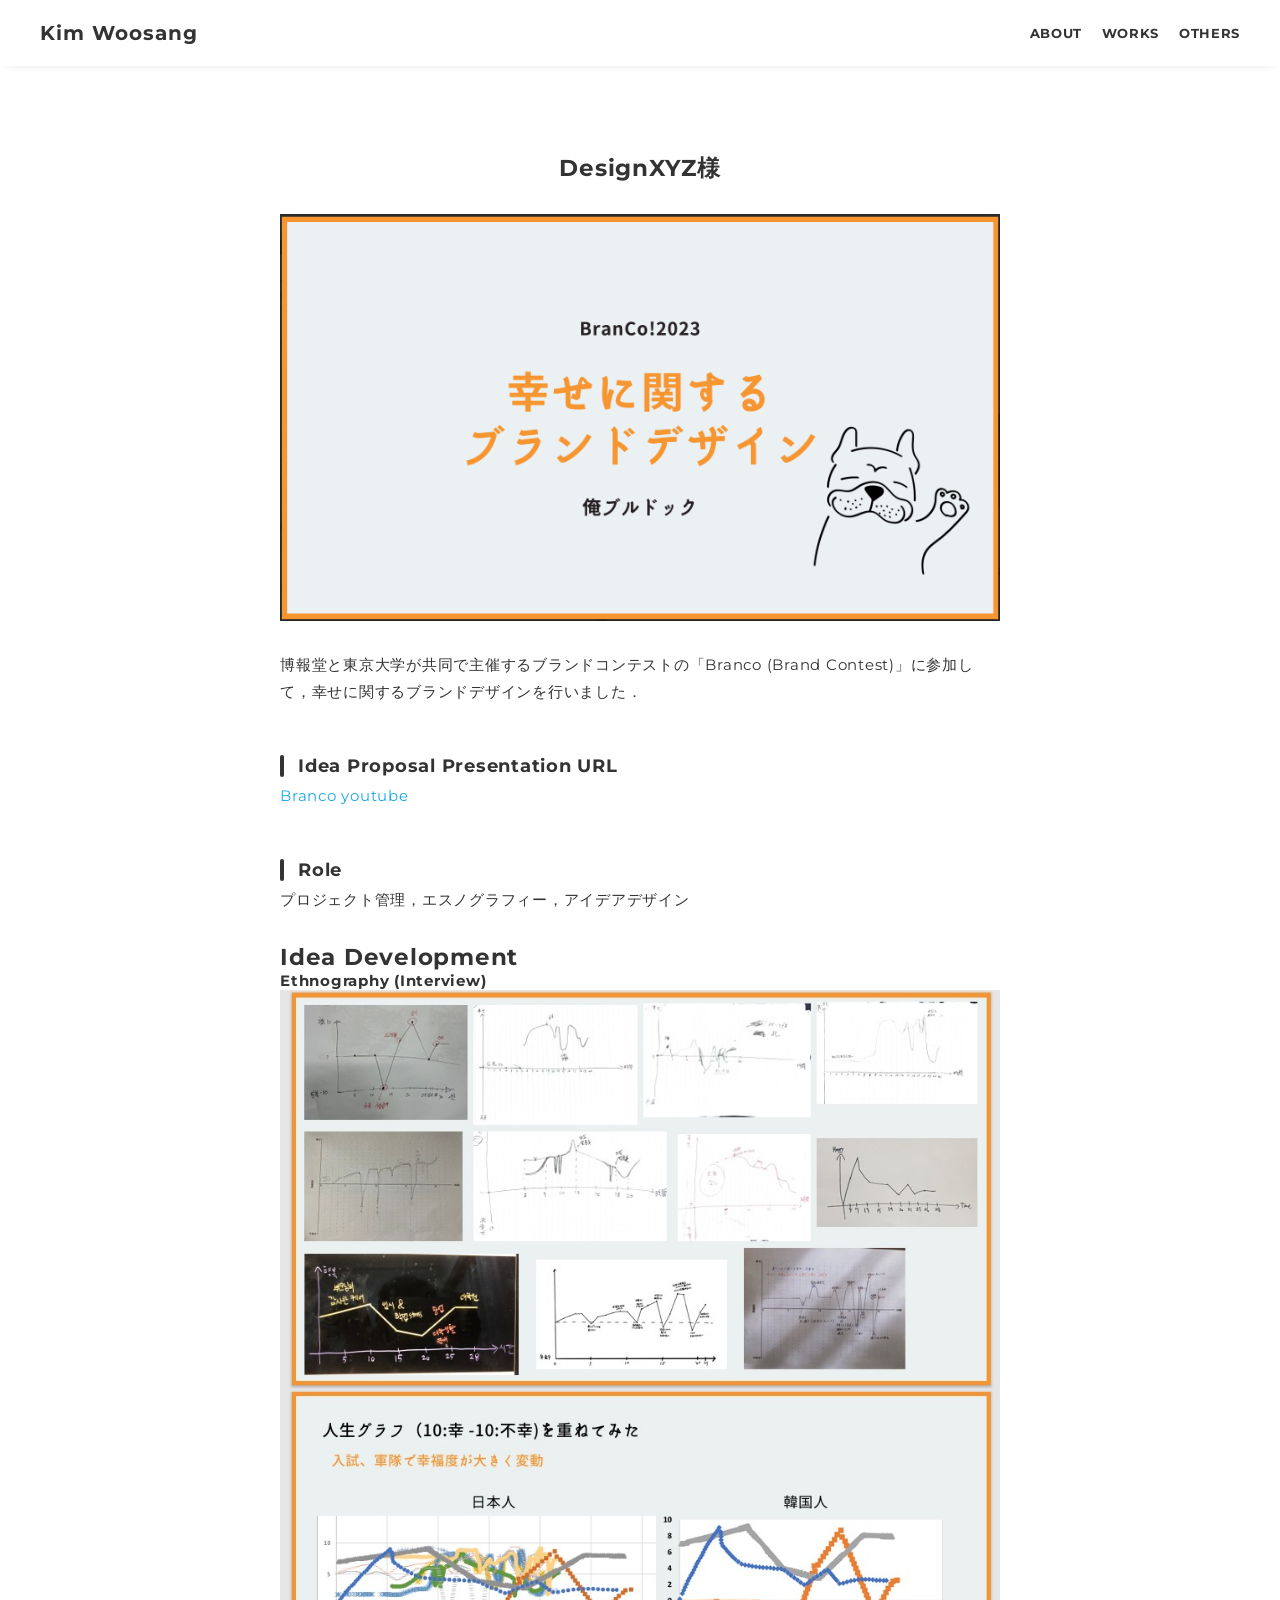
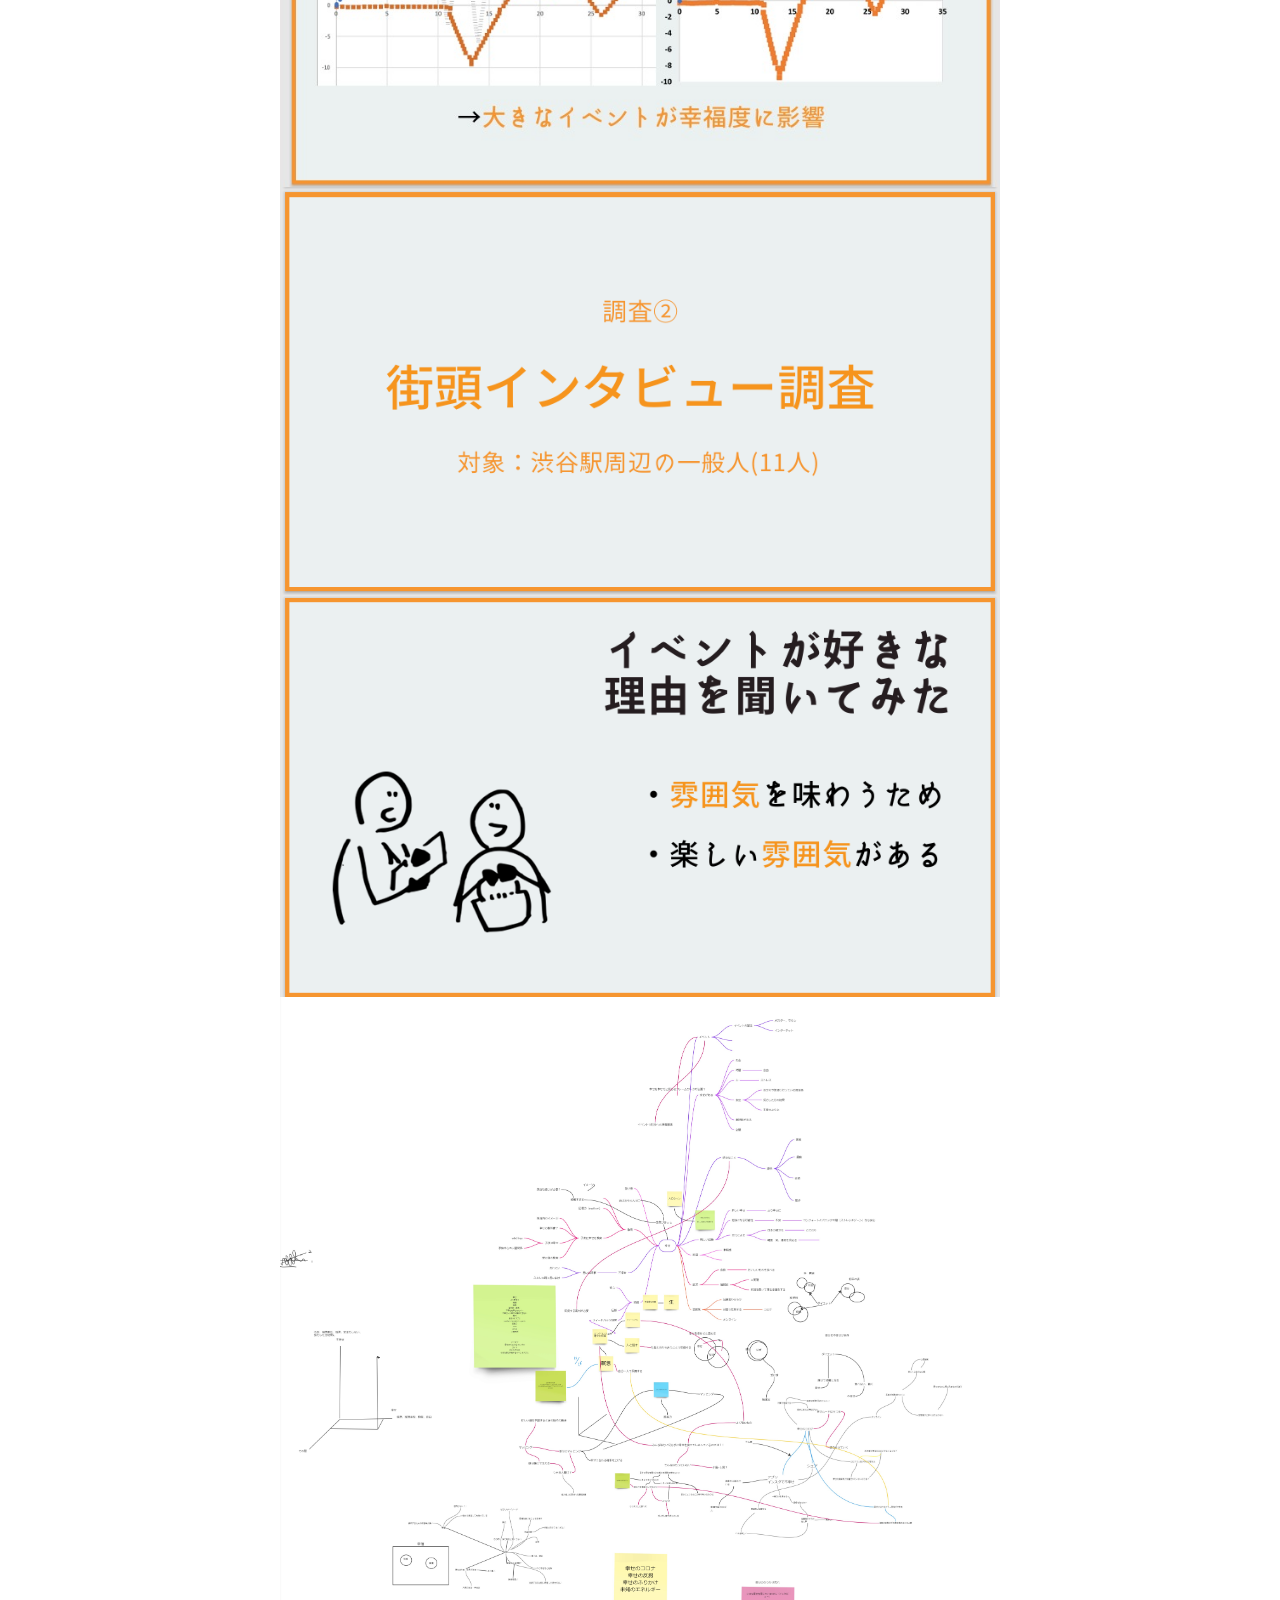
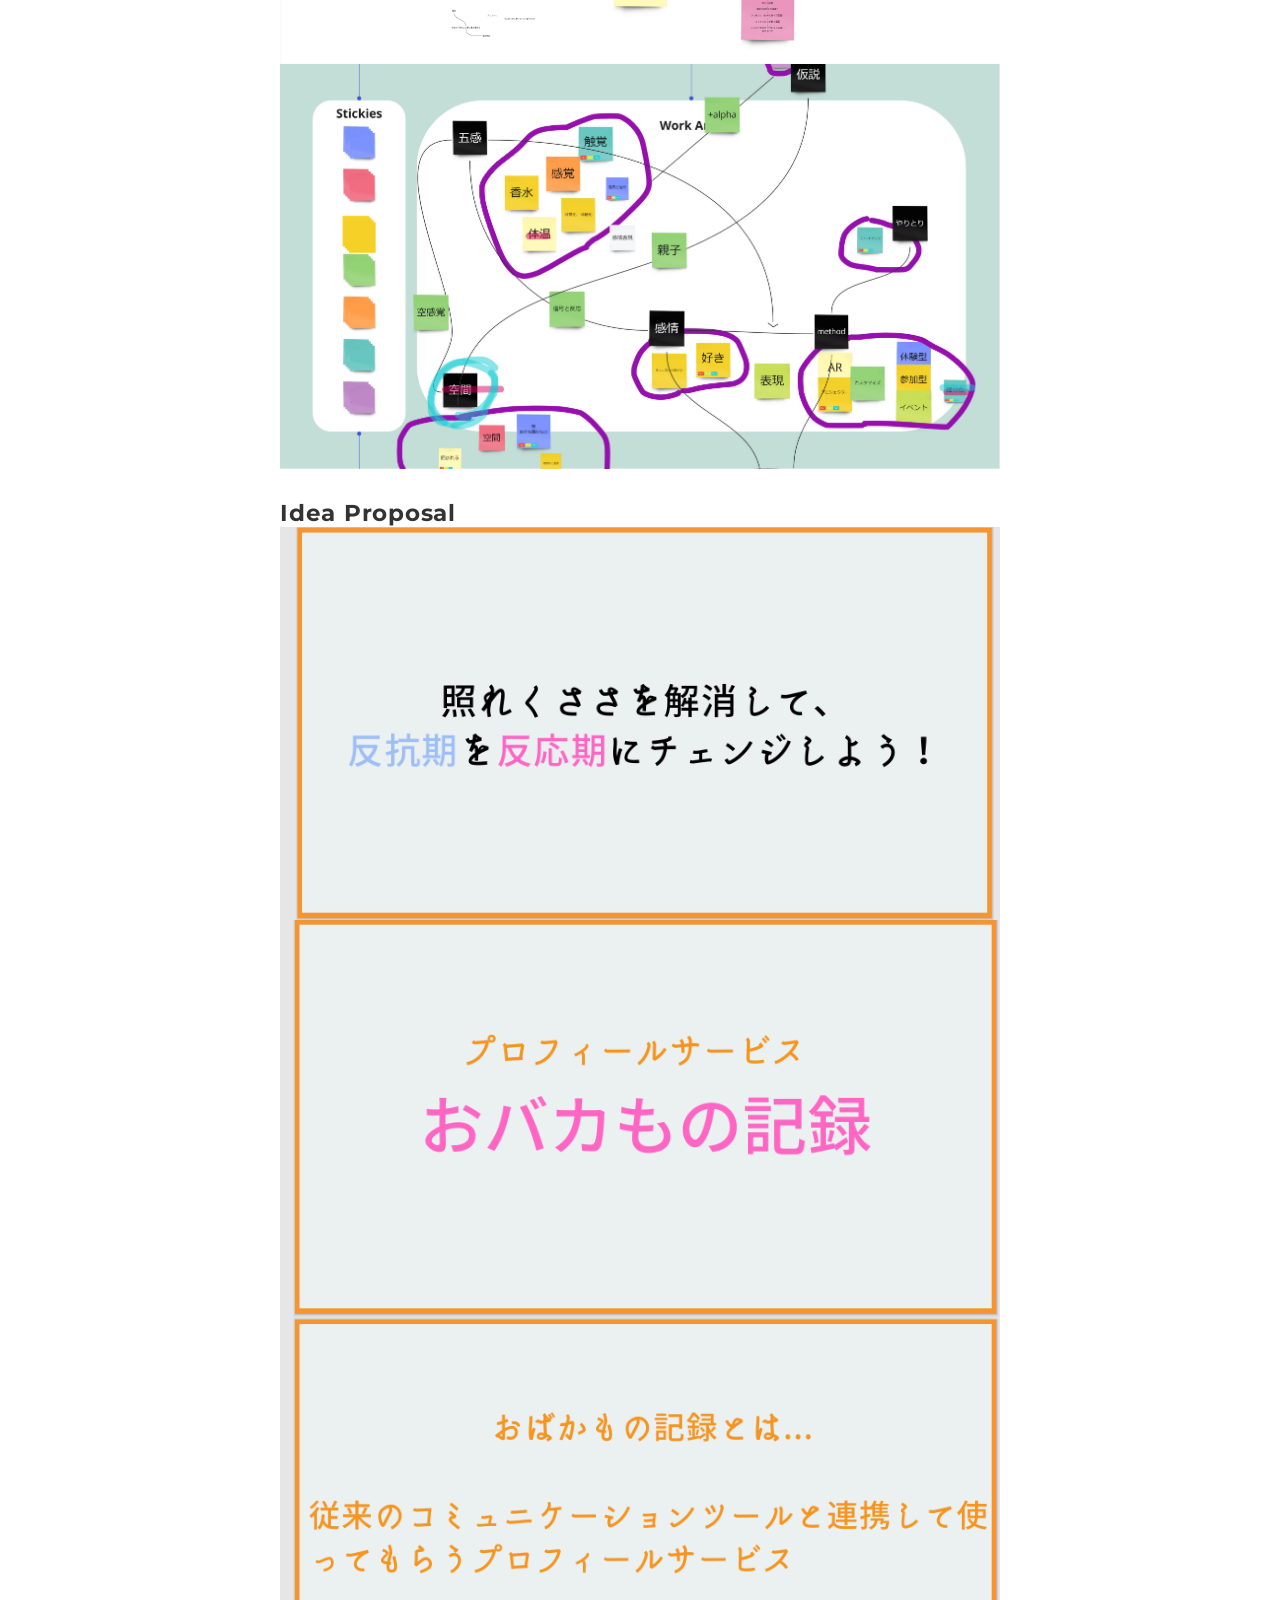
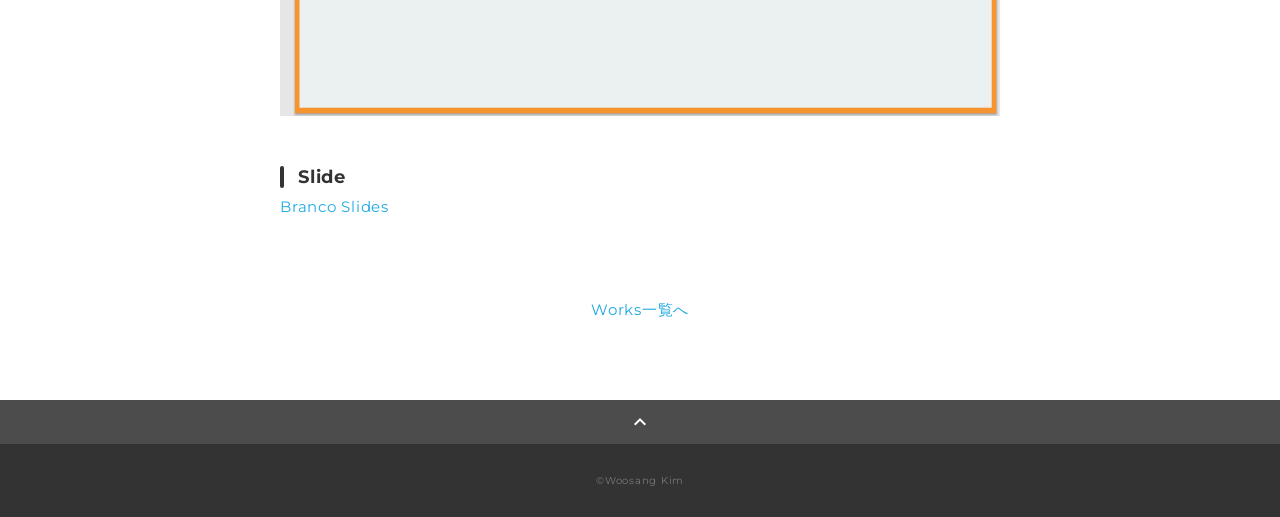
==== branco.html @ 57ea8a72 "image" ====
<!DOCTYPE html>
<html>
<head>
  <meta charset="utf-8">
  <meta name="viewport" content="width=device-width,initial-scale=1.0,user-scalable=no">
  <meta property='og:type' content='website'>
  <meta property='og:title' content='Haptic Engineer Woosang Kim ポートフォリオ'>
  <meta property='og:url' content='URLが入る'>
  <meta property='og:description' content='Woosang Kimのポートフォリオサイト'>
  <meta property="og:image" content="img/ogp.png">
  <meta name="description" content="Woosang Kimのポートフォリオサイト" />
  <title>Woosang Kim ポートフォリオ</title>
  <link rel="preconnect" href="https://fonts.gstatic.com">
  <link href="https://fonts.googleapis.com/css2?family=Montserrat:wght@400;700&display=swap" rel="stylesheet">
  <link href="https://fonts.googleapis.com/css?family=Material+Icons+Outlined" rel="stylesheet">
  <link href="css/ress.css" media="all" rel="stylesheet" type="text/css" />
  <link href="css/style.css" media="all" rel="stylesheet" type="text/css" />
  <link rel="shortcut icon" href="img/favicon.ico" />
  <link rel=”canonical” href=”URLが入る” />
</head>

<body>
  <div class="wrapper">

    <!-- header -->
    <header class="header ">
      <div class="container">
        <h1 class="header-logo">
          <a href=".">Kim Woosang</a>
        </h1>
        <nav class="gnav">
          <ul class="gnav-list">
            <li class="gnav-item"><a href="#about">ABOUT</a></li>
            <li class="gnav-item"><a href="#works">WORKS</a></li>
            <li class="gnav-item"><a href="#others">OTHERS</a></li>
          </ul>
        </nav>
      </div>
    </header>
    <!-- /header -->

    <main class="content">

      <article class="article">
        <div class="article-container">
          <h2 class="article-title">DesignXYZ様</h2>
          <div class="article-body">
            <p>
              <img src="images/branco/brancoimg.png" alt="">
            </p>
            <p>
              博報堂と東京大学が共同で主催するブランドコンテストの「Branco (Brand Contest)」に参加して，幸せに関するブランドデザインを行いました．
            </p>
            <h3>Idea Proposal Presentation URL</h3>
            <p><a href=" https://www.youtube.com/watch?v=aiMeQ9l16Bg" target="_blank" rel="noopener">Branco youtube</a></p>
            <h3>Role</h3>
            <p>プロジェクト管理，エスノグラフィー，アイデアデザイン</p>
            <h2>Idea Development</h2>
            <h4>Ethnography (Interview)</h4>
              <img src="images/branco/jinseigraph.jpeg" [style.width.%]="40" alt="">　
              <img src="images/branco/shibuya_interview.png" [style.width.%]="40" alt="">        
            <p>
              <img src="images/branco/ideadev1.jpg" [style.width.%]="40"  alt="">
              <img src="images/branco/ideadev2.jpg" [style.width.%]="40" alt="">
            </p>
            <h2>Idea Proposal</h2>
            <p>
              <img src="images/branco/concept.png" [style.width.%]="40" alt="">
              <img src="images/branco/output.png" [style.width.%]="40" alt="">
            </p>
            <h3>Slide</h3>
            <p><a href="https://drive.google.com/file/d/1dvu_OPs9Z5M8t6FO_H52mrPg-ZVDlWr2/view?usp=sharing" target="_blank" rel="noopener">Branco Slides</a></p>
          </div>
          <div class="home-link">
            <a href="./#works">Works一覧へ</a>
          </div>
        </div>
      </article>

      <div class="page-top" id="js-page-top">
        <span class="material-icons-outlined">expand_less</span>
      </div>
    </main>

    <!-- footer -->
    <footer class="footer">
      <div class="copyright">&copy;Woosang Kim</div>
    </footer>
    <!-- /footer -->

  </div>
  <script src="https://ajax.googleapis.com/ajax/libs/jquery/3.5.1/jquery.min.js"></script>
  <script type='text/javascript' src="js/script.js"></script>
</body>
</html>
---- css/ress.css ----
/*!
 * ress.css • v3.0.1
 * MIT License
 * github.com/filipelinhares/ress
 */

/* # =================================================================
   # Global selectors
   # ================================================================= */

html {
  box-sizing: border-box;
  word-break: normal;
  -moz-tab-size: 4;
  tab-size: 4;

  -webkit-text-size-adjust: 100%; /* Prevent adjustments of font size after orientation changes in iOS */
}

*,
::before,
::after {
  box-sizing: inherit;
  background-repeat: no-repeat; /* Set `background-repeat: no-repeat` to all elements and pseudo elements */
}

::before,
::after {
  vertical-align: inherit;
  text-decoration: inherit; /* Inherit text-decoration and vertical align to ::before and ::after pseudo elements */
}

* {
  margin: 0;
  padding: 0; /* Reset `padding` and `margin` of all elements */
}

/* # =================================================================
   # General elements
   # ================================================================= */

hr {
  overflow: visible; /* Show the overflow in Edge and IE */
  height: 0; /* Add the correct box sizing in Firefox */
}

details,
main {
  display: block; /* Render the `main` element consistently in IE. */
}

summary {
  display: list-item; /* Add the correct display in all browsers */
}

small {
  font-size: 80%; /* Set font-size to 80% in `small` elements */
}

[hidden] {
  display: none; /* Add the correct display in IE */
}

abbr[title] {
  /* Add the correct text decoration in Chrome, Edge, IE, Opera, and Safari */
  text-decoration: underline;
  text-decoration: underline dotted;
  border-bottom: none; /* Remove the bottom border in Chrome 57 */
}

a {
  background-color: transparent; /* Remove the gray background on active links in IE 10 */
}

a:active,
a:hover {
  outline-width: 0; /* Remove the outline when hovering in all browsers */
}

code,
kbd,
pre,
samp {
  font-family: monospace, monospace; /* Specify the font family of code elements */
}

pre {
  font-size: 1em; /* Correct the odd `em` font sizing in all browsers */
}

b,
strong {
  font-weight: bolder; /* Add the correct font weight in Chrome, Edge, and Safari */
}

/* https://gist.github.com/unruthless/413930 */
sub,
sup {
  position: relative;
  font-size: 75%;
  line-height: 0;
  vertical-align: baseline;
}

sub {
  bottom: -.25em;
}

sup {
  top: -.5em;
}

/* # =================================================================
   # Forms
   # ================================================================= */

input {
  border-radius: 0;
}

/* Replace pointer cursor in disabled elements */
[disabled] {
  cursor: default;
}

[type="number"]::-webkit-container-spin-button,
[type="number"]::-webkit-outer-spin-button {
  height: auto; /* Correct the cursor style of increment and decrement buttons in Chrome */
}

[type="search"] {
  outline-offset: -2px; /* Correct the outline style in Safari */

  -webkit-appearance: textfield; /* Correct the odd appearance in Chrome and Safari */
}

[type="search"]::-webkit-search-decoration {
  -webkit-appearance: none; /* Remove the container padding in Chrome and Safari on macOS */
}

textarea {
  overflow: auto; /* Internet Explorer 11+ */
  resize: vertical; /* Specify textarea resizability */
}

button,
input,
optgroup,
select,
textarea {
  font: inherit; /* Specify font inheritance of form elements */
}

optgroup {
  font-weight: bold; /* Restore the font weight unset by the previous rule */
}

button {
  overflow: visible; /* Address `overflow` set to `hidden` in IE 8/9/10/11 */
}

button,
select {
  text-transform: none; /* Firefox 40+, Internet Explorer 11- */
}

/* Apply cursor pointer to button elements */
button,
[type="button"],
[type="reset"],
[type="submit"],
[role="button"] {
  cursor: pointer;
  color: inherit;
}

/* Remove container padding and border in Firefox 4+ */
button::-moz-focus-container,
[type="button"]::-moz-focus-container,
[type="reset"]::-moz-focus-container,
[type="submit"]::-moz-focus-container {
  padding: 0;
  border-style: none;
}

/* Replace focus style removed in the border reset above */
button:-moz-focusring,
[type="button"]::-moz-focus-container,
[type="reset"]::-moz-focus-container,
[type="submit"]::-moz-focus-container {
  outline: 1px dotted ButtonText;
}

button,
html [type="button"],
/* Prevent a WebKit bug where (2) destroys native `audio` and `video`controls in Android 4 */
[type="reset"],
[type="submit"] {
  -webkit-appearance: button; /* Correct the inability to style clickable types in iOS */
}

/* Remove the default button styling in all browsers */
button,
input,
select,
textarea {
  border-style: none;
  background-color: transparent;
}

/* Style select like a standard input */
select {
  -webkit-appearance: none; /* Chrome 41+ */
  -moz-appearance: none; /* Firefox 36+ */
}

select::-ms-expand {
  display: none; /* Internet Explorer 11+ */
}

select::-ms-value {
  color: currentColor; /* Internet Explorer 11+ */
}

legend {
  display: table; /* Correct the text wrapping in Edge and IE */
  max-width: 100%; /* Correct the text wrapping in Edge and IE */
  max-width: 100%; /* Correct the text wrapping in Edge 18- and IE */
  white-space: normal; /* Correct the text wrapping in Edge and IE */
  color: inherit; /* Correct the color inheritance from `fieldset` elements in IE */
  border: 0; /* Correct `color` not being inherited in IE 8/9/10/11 */
}

::-webkit-file-upload-button {
  font: inherit; /* Change font properties to `inherit` in Chrome and Safari */
  color: inherit;
  /* Correct the inability to style clickable types in iOS and Safari */

  -webkit-appearance: button;
}

/* # =================================================================
   # Specify media element style
   # ================================================================= */

img {
  border-style: none; /* Remove border when inside `a` element in IE 8/9/10 */
}

/* Add the correct vertical alignment in Chrome, Firefox, and Opera */
progress {
  vertical-align: baseline;
}

/* # =================================================================
   # Accessibility
   # ================================================================= */

/* Hide content from screens but not screenreaders */
@media screen {
  [hidden~="screen"] {
    display: inherit;
  }
  [hidden~="screen"]:not(:active):not(:focus):not(:target) {
    position: absolute !important;
    clip: rect(0 0 0 0) !important;
  }
}

/* Specify the progress cursor of updating elements */
[aria-busy="true"] {
  cursor: progress;
}

/* Specify the pointer cursor of trigger elements */
[aria-controls] {
  cursor: pointer;
}

/* Specify the unstyled cursor of disabled, not-editable, or otherwise inoperable elements */
[aria-disabled] {
  cursor: default;
}
---- css/style.css ----
body {
  font-family: "Montserrat","Helvetica Neue",Arial,"Hiragino Kaku Gothic ProN","Hiragino Sans",Meiryo,sans-serif;
  font-size: 15px;
  letter-spacing: .05em;
  color: #333;
}

a {
  transition: opacity .3s;
  text-decoration: none;
  color: #1ca9e3;
}

img {
  max-width: 100%;
  height: auto;
  vertical-align: bottom;
  border-style: none;
}



.pc-only {
  display: block;
}

.sp-only {
  display: none;
}

/*--------------------------------
 レイアウト
---------------------------------*/
.wrapper {
  padding-top: 73px;
}

.section {
  padding: 90px 0;
}

.section:nth-of-type(odd) {
  background-color: #f7f7f7;
}

.container {
  max-width: 1340px;
  margin: 0 auto;
  padding: 0 40px;
}

/*--------------------------------
 見出し
---------------------------------*/
.title {
  font-size: 34px;
  font-weight: bold;
  line-height: 1;
  margin-bottom: 40px;
  text-align: center;
  letter-spacing: .05em;
  color: #333;
}

.lead {
  font-size: 16px;
  line-height: 1.8;
  margin-bottom: 30px;
}

/*--------------------------------
ヘッダー
---------------------------------*/
.header {
  position: fixed;
  top: 0;
  z-index: 1;
  width: 100%;
  background-color: #fff;
  box-shadow: 0 5px 10px -6px rgba(0,0,0,.1);
}

.header .container {
  display: flex;
  align-items: center;
  justify-content: space-between;
  padding: 20px 40px;
}

.header-logo {
  font-size: 20px;
  font-weight: bold;
  line-height: 1.2;
  margin-right: 20px;
  letter-spacing: .05em;
}

.header-logo a {
  color: #333;
}

.gnav-list {
  display: flex;
  justify-content: space-between;
  list-style: none;
}

.gnav-item:not(:last-child) {
  margin-right: 20px;
}

.gnav-item a {
  position: relative;
  font-size: 13px;
  font-weight: bold;
  display: inline-block;
  padding: 5px 0;
  transition: .3s;
  letter-spacing: .05em;
  color: #333;
}
.gnav-item a:after {
  position: absolute;
  bottom: 0;
  left: 50%;
  width: 0;
  height: 3px;
  content: "";
  transition: .3s;
  -webkit-transform: translateX(-50%);
  transform: translateX(-50%);
  background-color: #333;
}

.gnav-item a:hover:after {
  width: 100%;
}

/*--------------------------------
 メインビジュアル
---------------------------------*/
.mv {
  display: flex;
  align-items: center;
  justify-content: center;
  height: 85vh;
  text-align: center;
}

.mv-container {
  padding: 0 40px;
}

.mv-title {
  font-size: 60px;
  font-weight: bold;
  line-height: 1.2;
  margin-bottom: 5px;
  letter-spacing: .1em;
}
.mv-subtitle {
  font-size: 20px;
  font-weight: bold;
  line-height: 1;
  margin-bottom: 40px;
  letter-spacing: .08em;
}

.mv-text {
  font-size: 16px;
  line-height: 1.8;
}

/*--------------------------------
 Works
---------------------------------*/
.works-list {
  display: flex;
  flex-wrap: wrap;
  margin-bottom: -40px;
}

.works-item {
  /* width: 31.74603%; */
  width: 31.74603%;
  margin-right: 1.58730%;
  margin-bottom: 40px;
  color: #333;
}

.works-item:hover {
  opacity: .9;
}

.works-item:nth-of-type(3n) {
  margin-right: 0;
}

.works-img img {
  border: 1px solid #e6e6e6;
}

.works-name {
  font-size: 12px;
  font-weight: bold;
  margin-top: 8px;
}

.works-info {
  font-size: 10px;
  margin-top: 5px;
}

/*--------------------------------
 Skill
---------------------------------*/
.skill-list {
  display: flex;
  flex-wrap: wrap;
  justify-content: space-between;
  margin-bottom: -50px;
}

.skill-item {
  display: flex;
  align-items: flex-start;
  justify-content: space-between;
  width: 48%;
  margin-bottom: 50px;
}

.skill-img {
  width: 60px;
  height: auto;
  margin-right: 20px;
}

.skill-body {
  flex: 1;
}

.skill-name {
  margin-bottom: 10px;
}

.skill-text {
  font-size: 14px;
  line-height: 1.8;
}

/*--------------------------------
 others
---------------------------------*/
.others-list {
  display: flex;
  flex-wrap: wrap;
  margin-bottom: -40px;
}

.others-item {
  width: 31.74603%;
  margin-right: 1.58730%;
  margin-bottom: 40px;
  color: #333;
}

.others-item:hover {
  opacity: .9;
}

.others-item:nth-of-type(3n) {
  margin-right: 0;
}

.others-img img {
  border: 1px solid #e6e6e6;
}

.others-name {
  font-size: 12px;
  font-weight: bold;
  margin-top: 8px;
}

.others-info {
  font-size: 10px;
  margin-top: 5px;
}
/*--------------------------------
 About
---------------------------------*/
.profile {
  display: flex;
  flex-wrap: wrap;
  max-width: 800px;
  margin: 0 auto;
}
.profile-img {
  width: 20%;
  margin-right: 30px;
  border-radius: 50%;
}
.profile-img img {
  border-radius: 50%;
}
.profile-body {
  flex: 1;
}

.profile-body p {
  font-size: 15px;
  line-height: 1.8;
}

.profile-body p:not(:last-child) {
  margin-bottom: 30px;
}

/*--------------------------------
 Contact
---------------------------------*/
.contact {
  text-align: center;
}

.contact-item:not(:last-child) {
  margin-right: 10px;
}

.contact-text {
  margin-top: 10px;
}
/*--------------------------------
 ページトップ
---------------------------------*/
.page-top {
  font-weight: bold;
  padding: 10px;
  cursor: pointer;
  text-align: center;
  background-color: #4c4c4c;
}

.page-top .material-icons-outlined {
  vertical-align: bottom;
  color: #fff;
}

/*--------------------------------
 フッター
---------------------------------*/
.footer {
  padding: 30px;
  background-color: #333;
}

.copyright {
  font-size: 10px;
  text-align: center;
  color: #797979;
}

/*--------------------------------
 下層：Worksページ
---------------------------------*/
.article {
  padding: 80px 0;
}

.article-container {
  max-width: 1040px;
  margin: 0 auto;
  padding: 0 20px;
}

.article-title {
  margin-bottom: 30px;
  text-align: center;
}

.article-body {
  max-width: 720px;
  margin: 0 auto;
  margin-bottom: 80px;
}

.article-body h3 {
  position: relative;
  font-size: 18px;
  margin-bottom: 5px;
  padding-left: 1em;
}

.article-body h3:not(:first-child) {
  margin-top: 50px;
}

.article-body h3::before {
  position: absolute;
  top: 0;
  left: 0;
  width: 4px;
  height: 100%;
  content: "";
  border-radius: 3px;
  background-color: #333;
}

.article-body p {
  font-size: 15px;
  line-height: 1.8;
  margin-bottom: 30px;
}

.home-link {
  text-align: center;
}

/*media Queries 767
----------------------------------------------------*/
@media screen and (max-width: 767px) {
  body {
    font-size: 14px;
  }

  .pc-only {
    display: none;
  }

  .sp-only {
    display: block;
  }

  /* 見出し */
  .title {
    font-size: 26px;
    margin-bottom: 20px;
  }

  .lead {
    font-size: 14px;
    line-height: 1.7;
    margin-bottom: 20px;
  }

  /* レイアウト */
  .wrapper {
    padding-top: 57px;
  }

  .section {
    padding: 60px 0;
  }

  .container {
    padding: 0 20px;
  }

  /* ヘッダー */
  .header .container {
    padding: 15px;
  }

  .header-logo {
    font-size: 15px;
    margin-right: 15px;
  }

  .gnav-item:not(:last-child) {
    margin-right: 10px;
  }

  .gnav-item a {
    font-size: 10px;
  }

  .gnav-item a:after {
    display: none;
  }

  /*  メインビジュアル */
  .mv {
    height: 75vh;
  }

  .mv-container {
    padding: 0 20px;
  }

  .mv-title {
    font-size: 30px;
  }
  .mv-subtitle {
    font-size: 16px;
    margin-bottom: 20px;
  }

  .mv-text {
    font-size: 14px;
    line-height: 1.7;
  }

  /* Works */
  .works-name {
    font-size: 12px;
  }

  .works-info {
    margin-top: 3px;
  }

  .works-list {
    justify-content: space-between;
  }

  .works-item {
    flex: 0 0 48%;
    margin-right: 0;
    margin-bottom: 30px;
  }

  /* Skill */
  .skill-list {
    display: block;
    margin-bottom: 0;
  }

  .skill-item {
    width: 100%;
    margin-bottom: 35px;
  }

  .skill-item:last-child {
    margin-bottom: 0;
  }

  .skill-name {
    margin-bottom: 5px;
  }

  .skill-text {
    font-size: 13px;
    line-height: 1.7;
  }

  /* About */
  .profile {
    display: block;
  }
  .profile-img {
    width: 150px;
    margin: 0 auto;
    margin-bottom: 25px;
  }

  .profile-body p {
    font-size: 14px;
    line-height: 1.7;
  }

  .profile-body p:not(:last-child) {
    margin-bottom: 20px;
  }

  /* フッター */
  .footer {
    padding: 20px;
  }

  /* 下層ページ */
  .article {
    padding: 50px 0;
  }

  .article-body h3 {
    font-size: 16px;
    padding-left: .8em;
  }

  .article-body h3:not(:first-child) {
    margin-top: 30px;
  }

  .article-body p {
    font-size: 14px;
    line-height: 1.7;
    margin-bottom: 20px;
  }
}
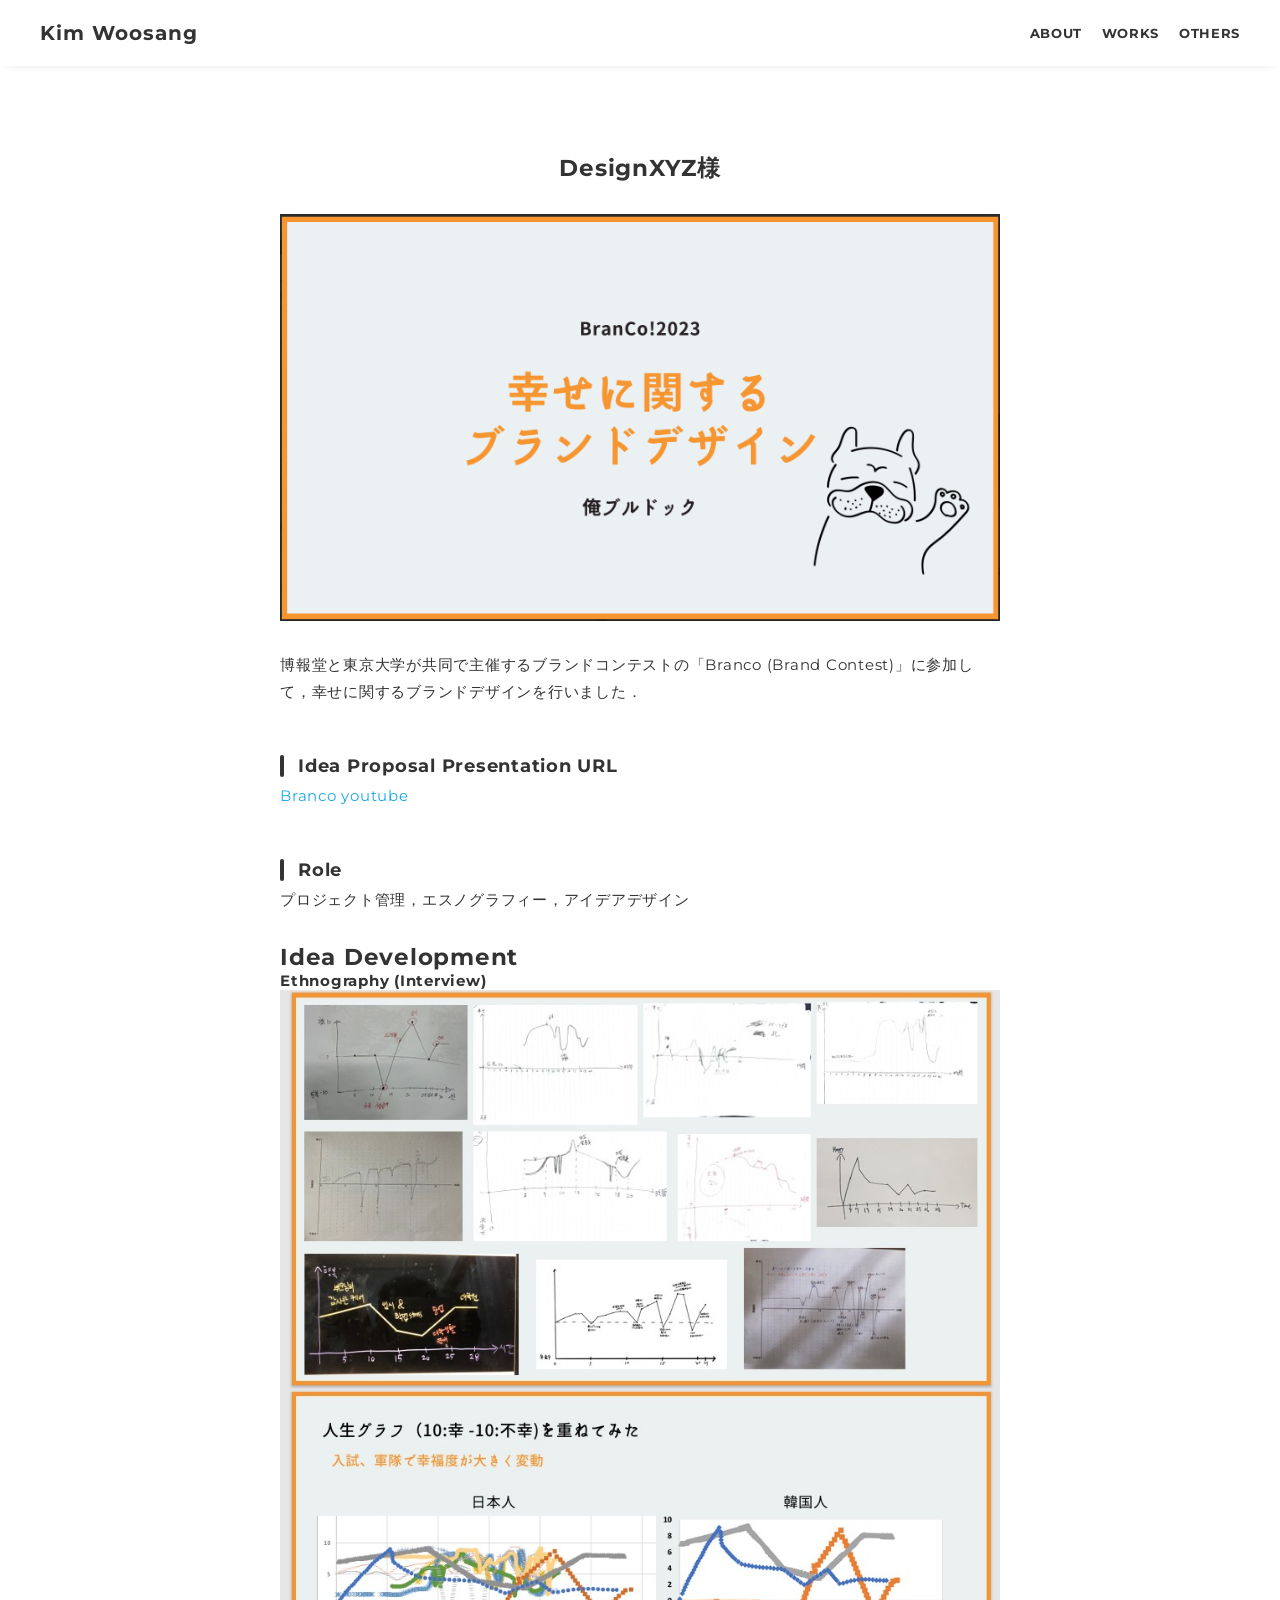
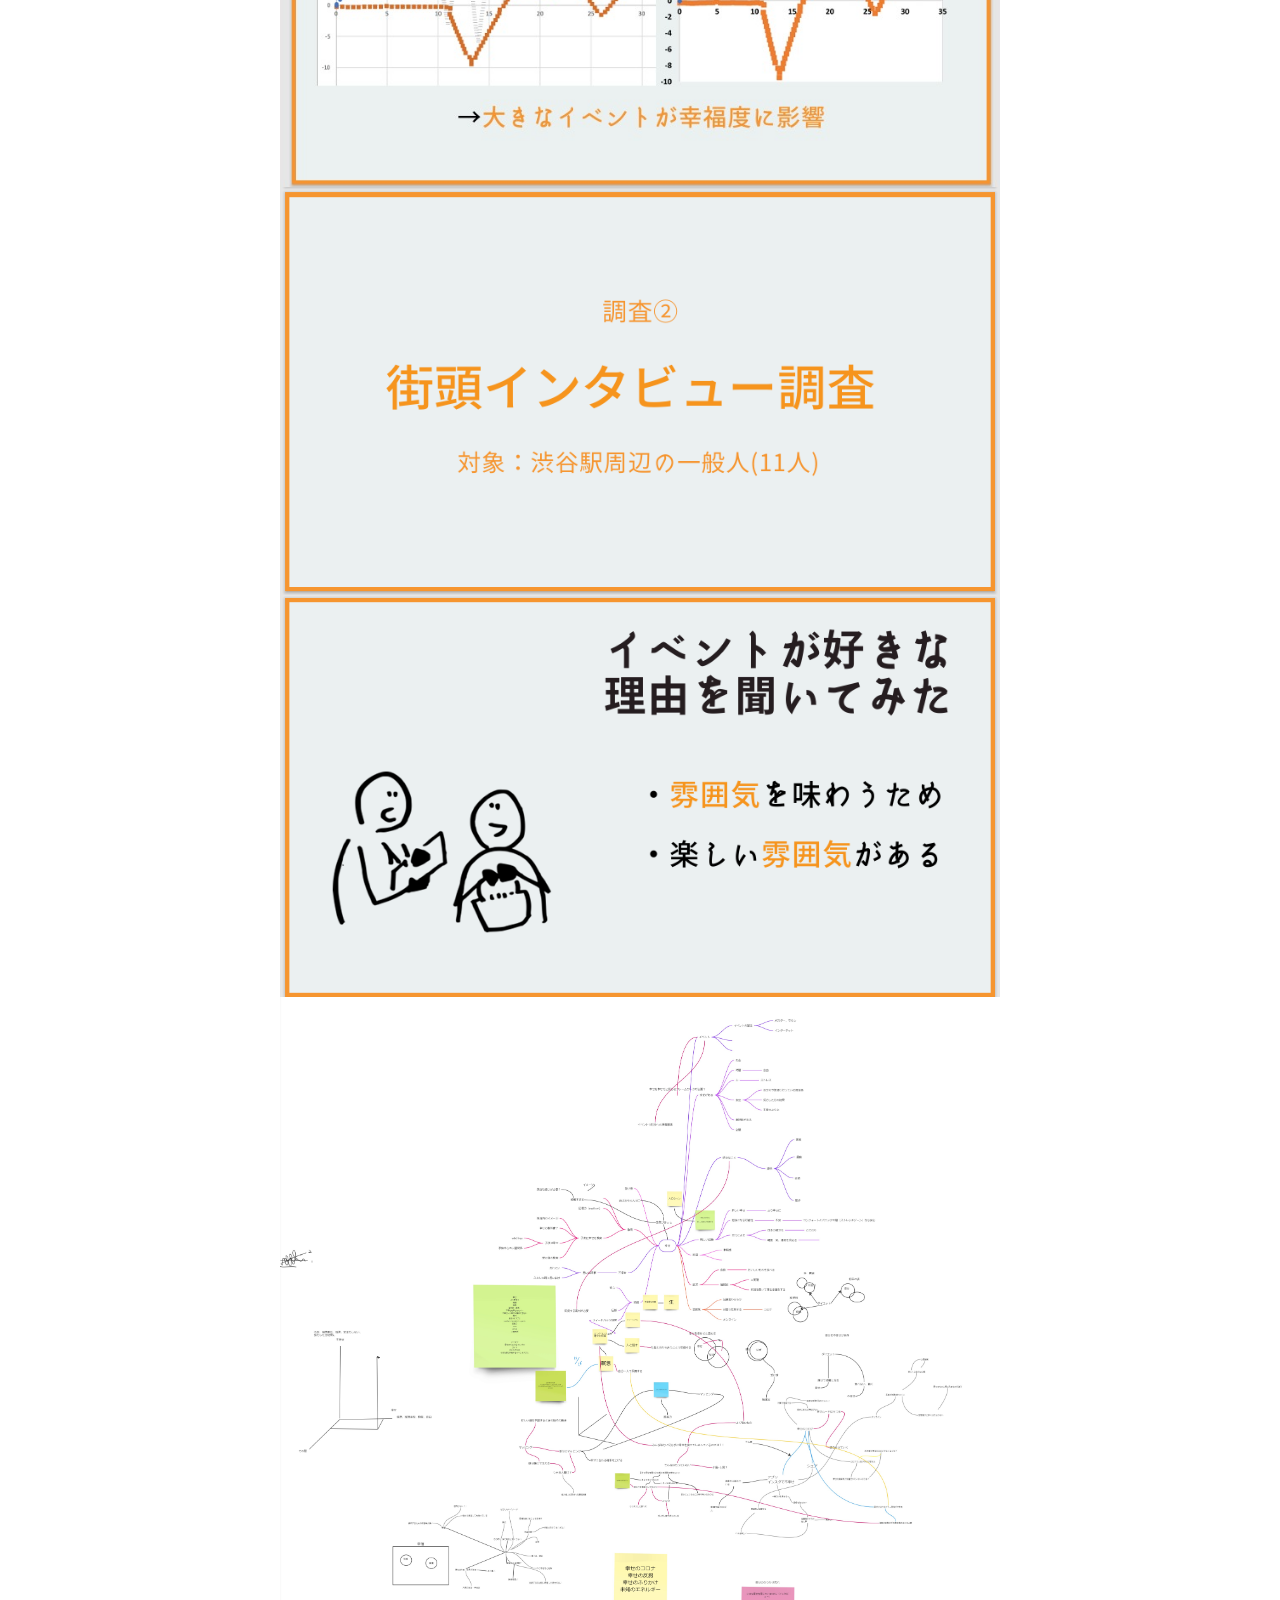
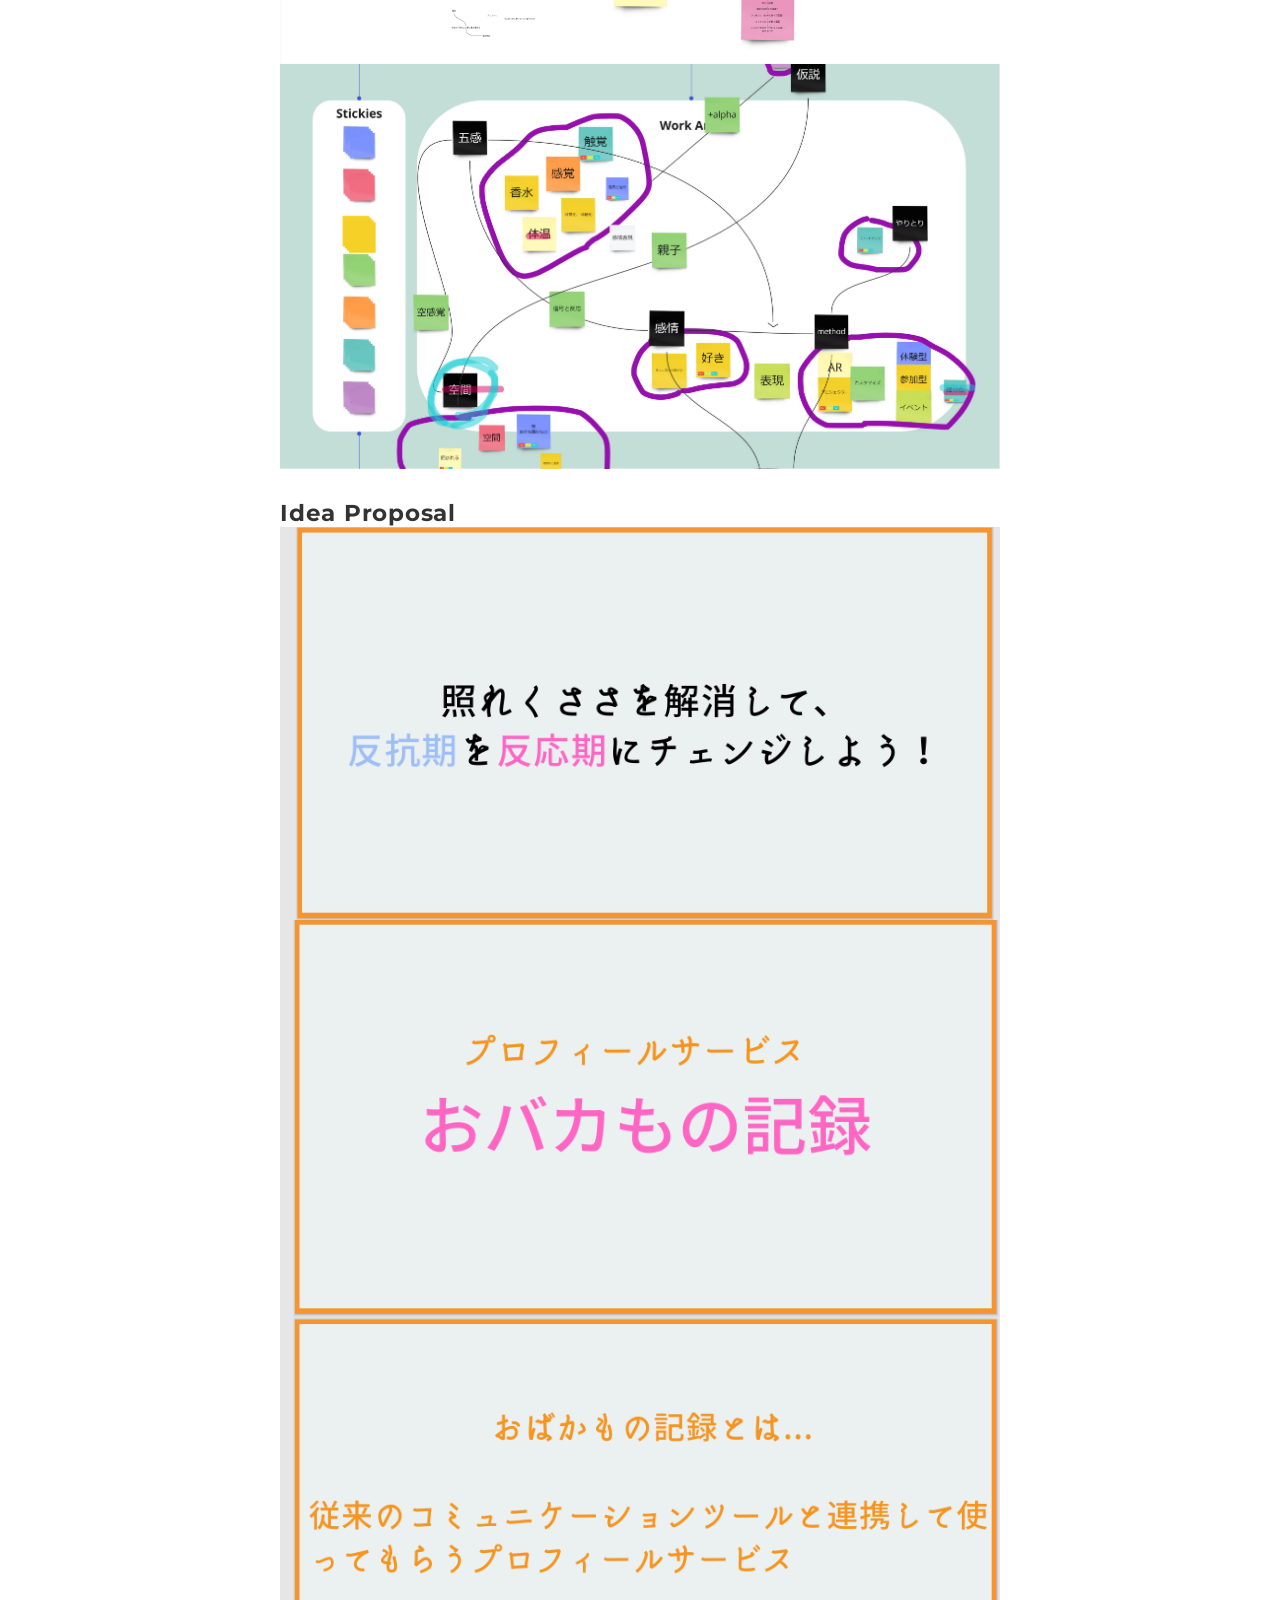
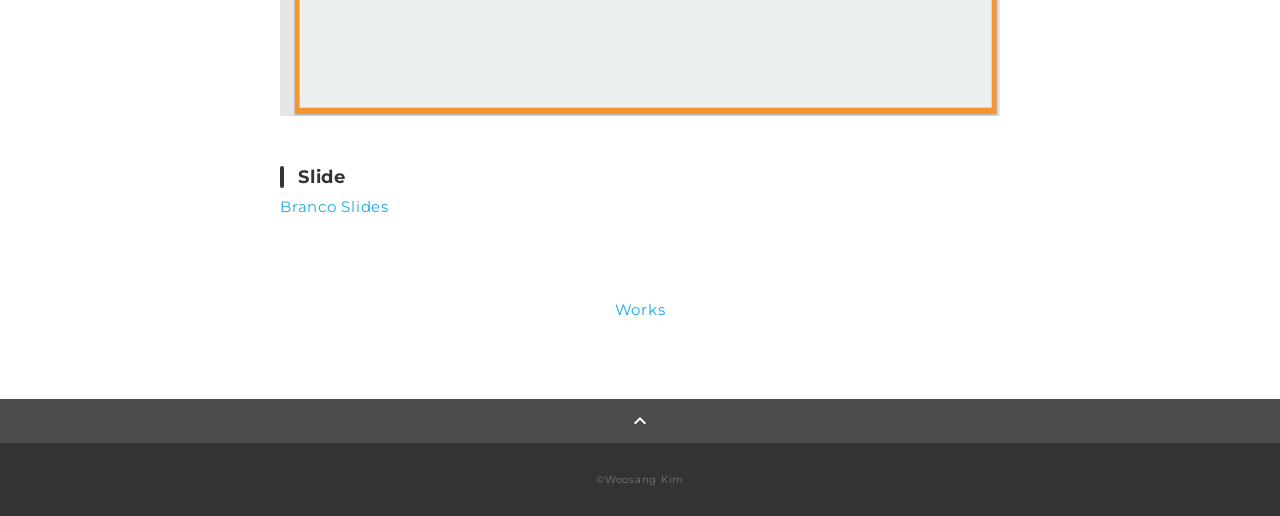
==== commit e812d21b: "worksイラン" ====
--- a/branco.html
+++ b/branco.html
@@ -72,7 +72,7 @@
             <p><a href="https://drive.google.com/file/d/1dvu_OPs9Z5M8t6FO_H52mrPg-ZVDlWr2/view?usp=sharing" target="_blank" rel="noopener">Branco Slides</a></p>
           </div>
           <div class="home-link">
-            <a href="./#works">Works一覧へ</a>
+            <a href="index.html/works">Works</a>
           </div>
         </div>
       </article>
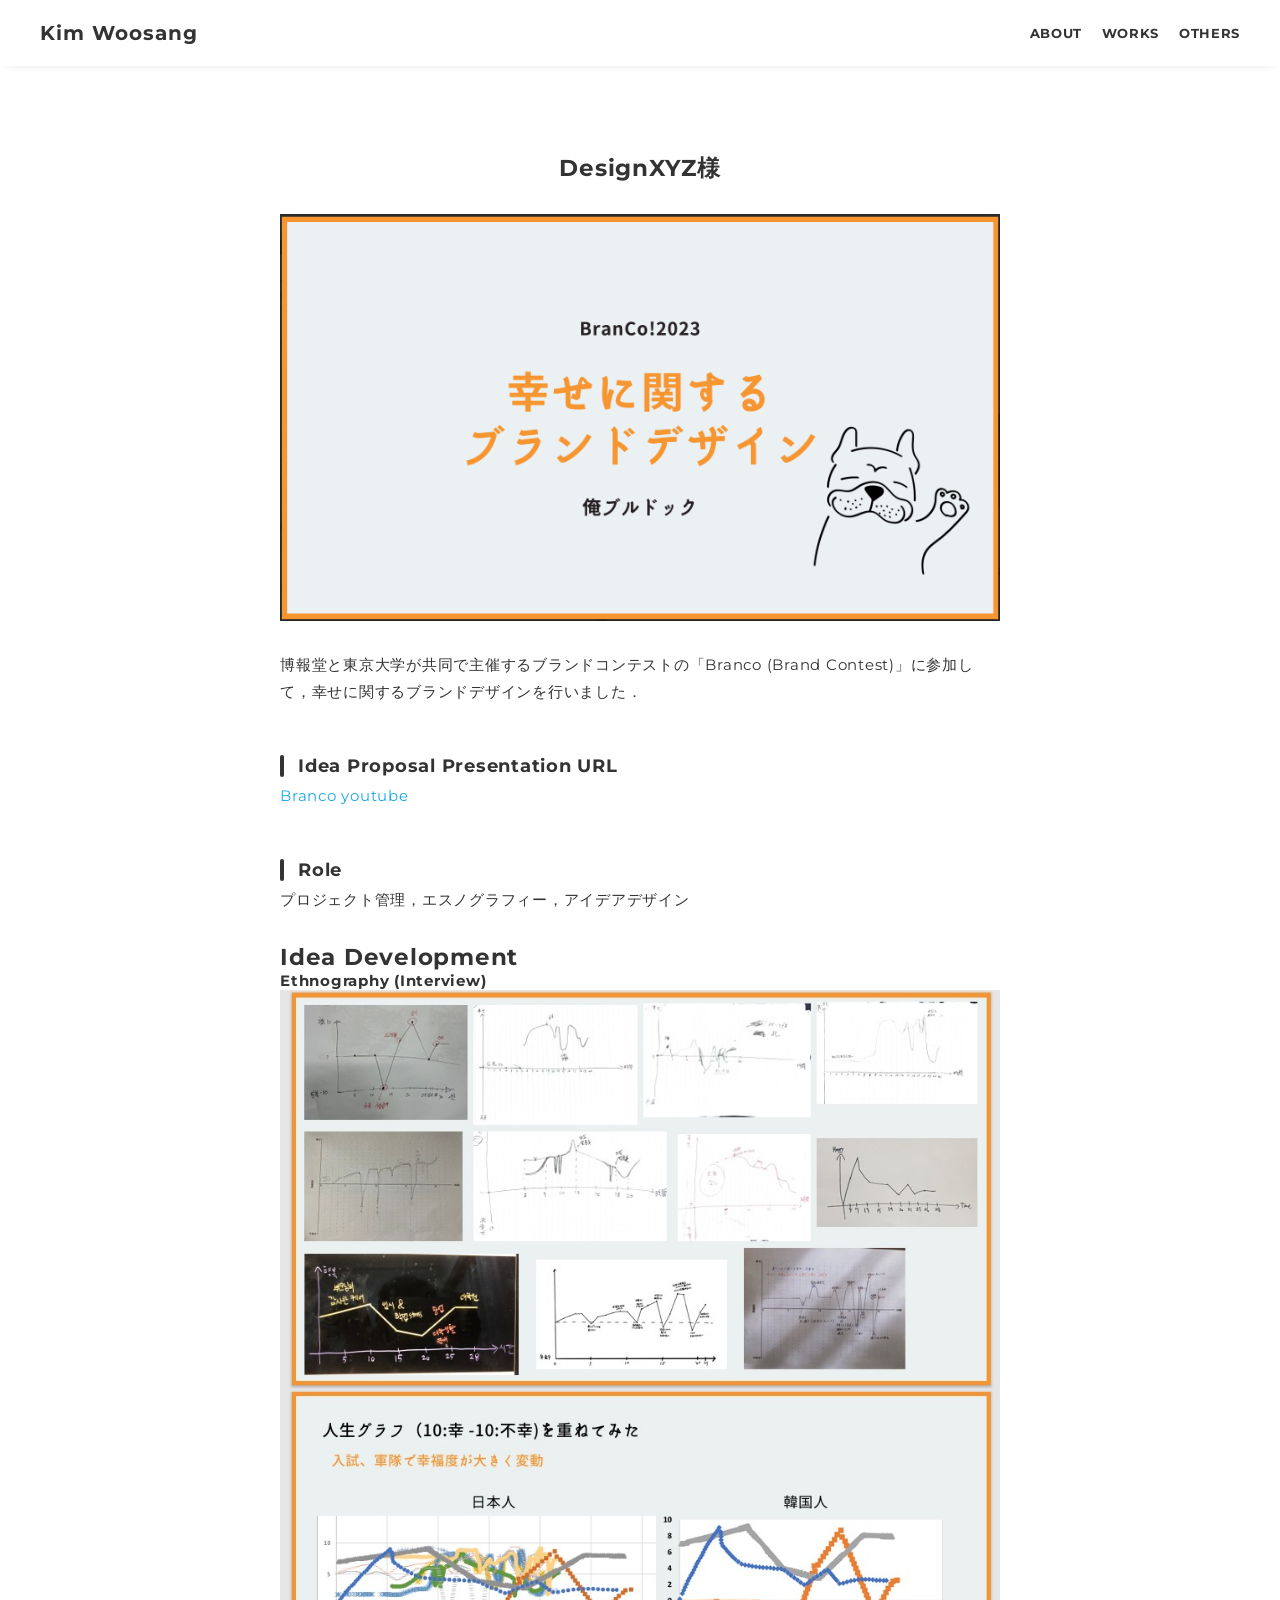
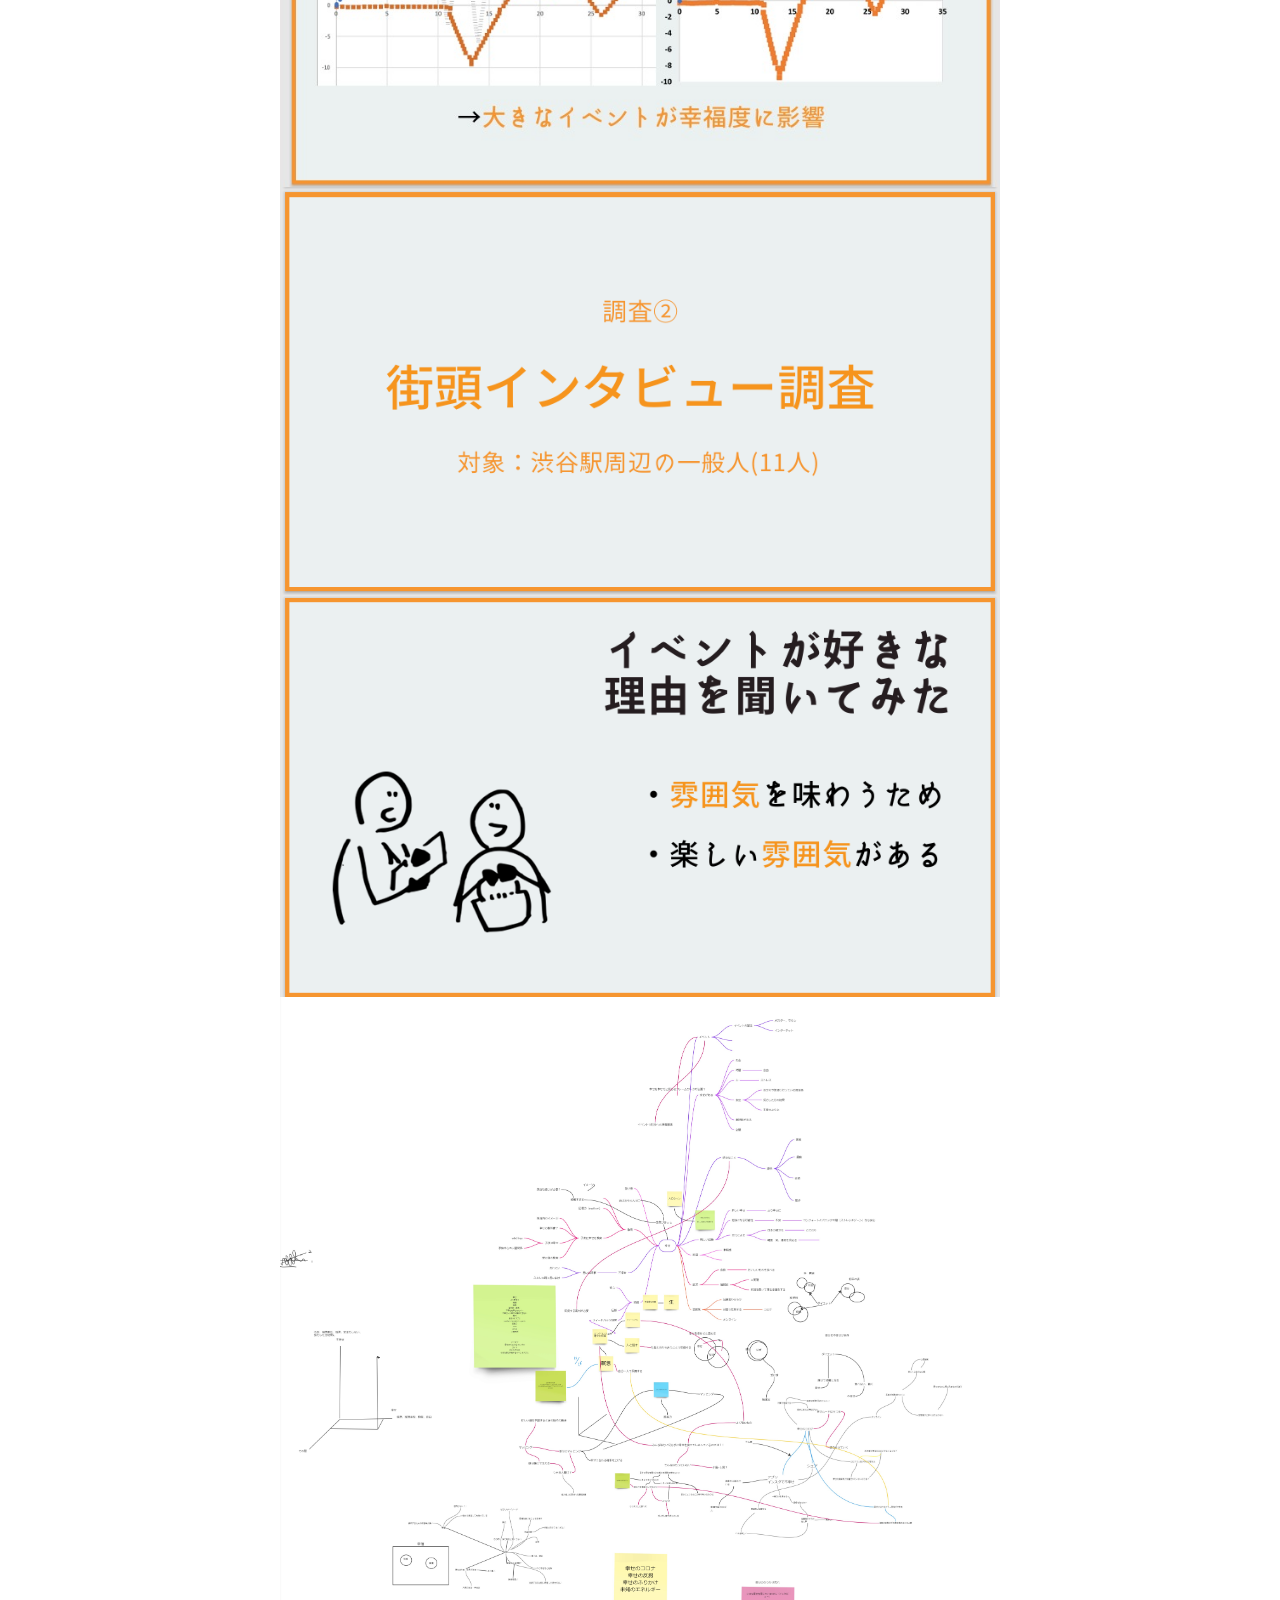
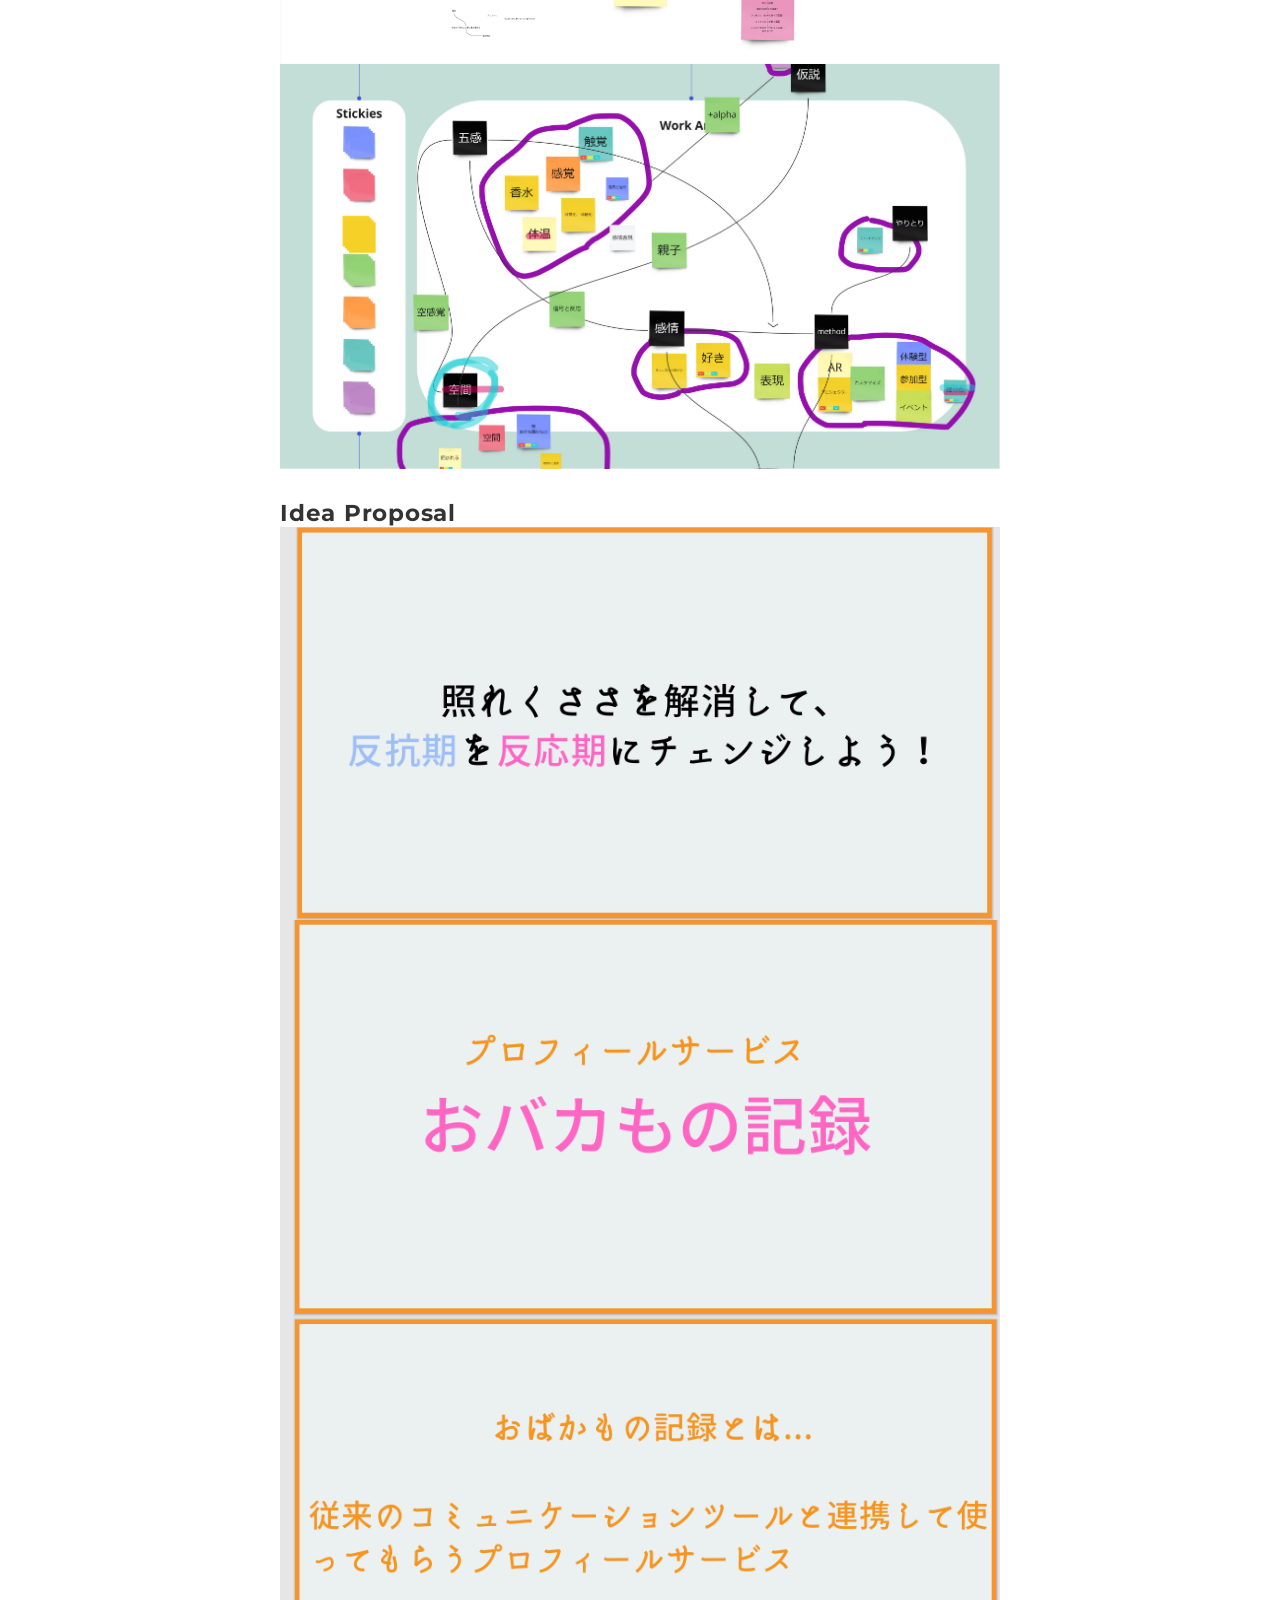
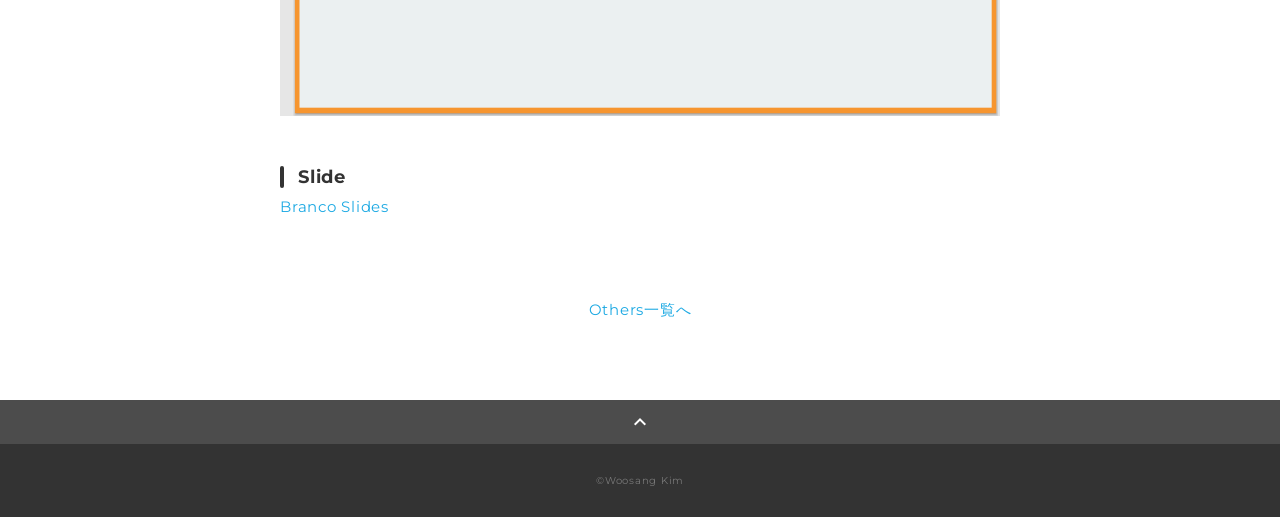
==== commit 2ecc52df: "othersへ" ====
--- a/branco.html
+++ b/branco.html
@@ -31,7 +31,7 @@
         <nav class="gnav">
           <ul class="gnav-list">
             <li class="gnav-item"><a href="#about">ABOUT</a></li>
-            <li class="gnav-item"><a href="#works">WORKS</a></li>
+            <li class="gnav-item"><a href="">WORKS</a></li>
             <li class="gnav-item"><a href="#others">OTHERS</a></li>
           </ul>
         </nav>
@@ -72,7 +72,7 @@
             <p><a href="https://drive.google.com/file/d/1dvu_OPs9Z5M8t6FO_H52mrPg-ZVDlWr2/view?usp=sharing" target="_blank" rel="noopener">Branco Slides</a></p>
           </div>
           <div class="home-link">
-            <a href="index.html/works">Works</a>
+            <a href="index.html/OTHERS">Others一覧へ</a>
           </div>
         </div>
       </article>
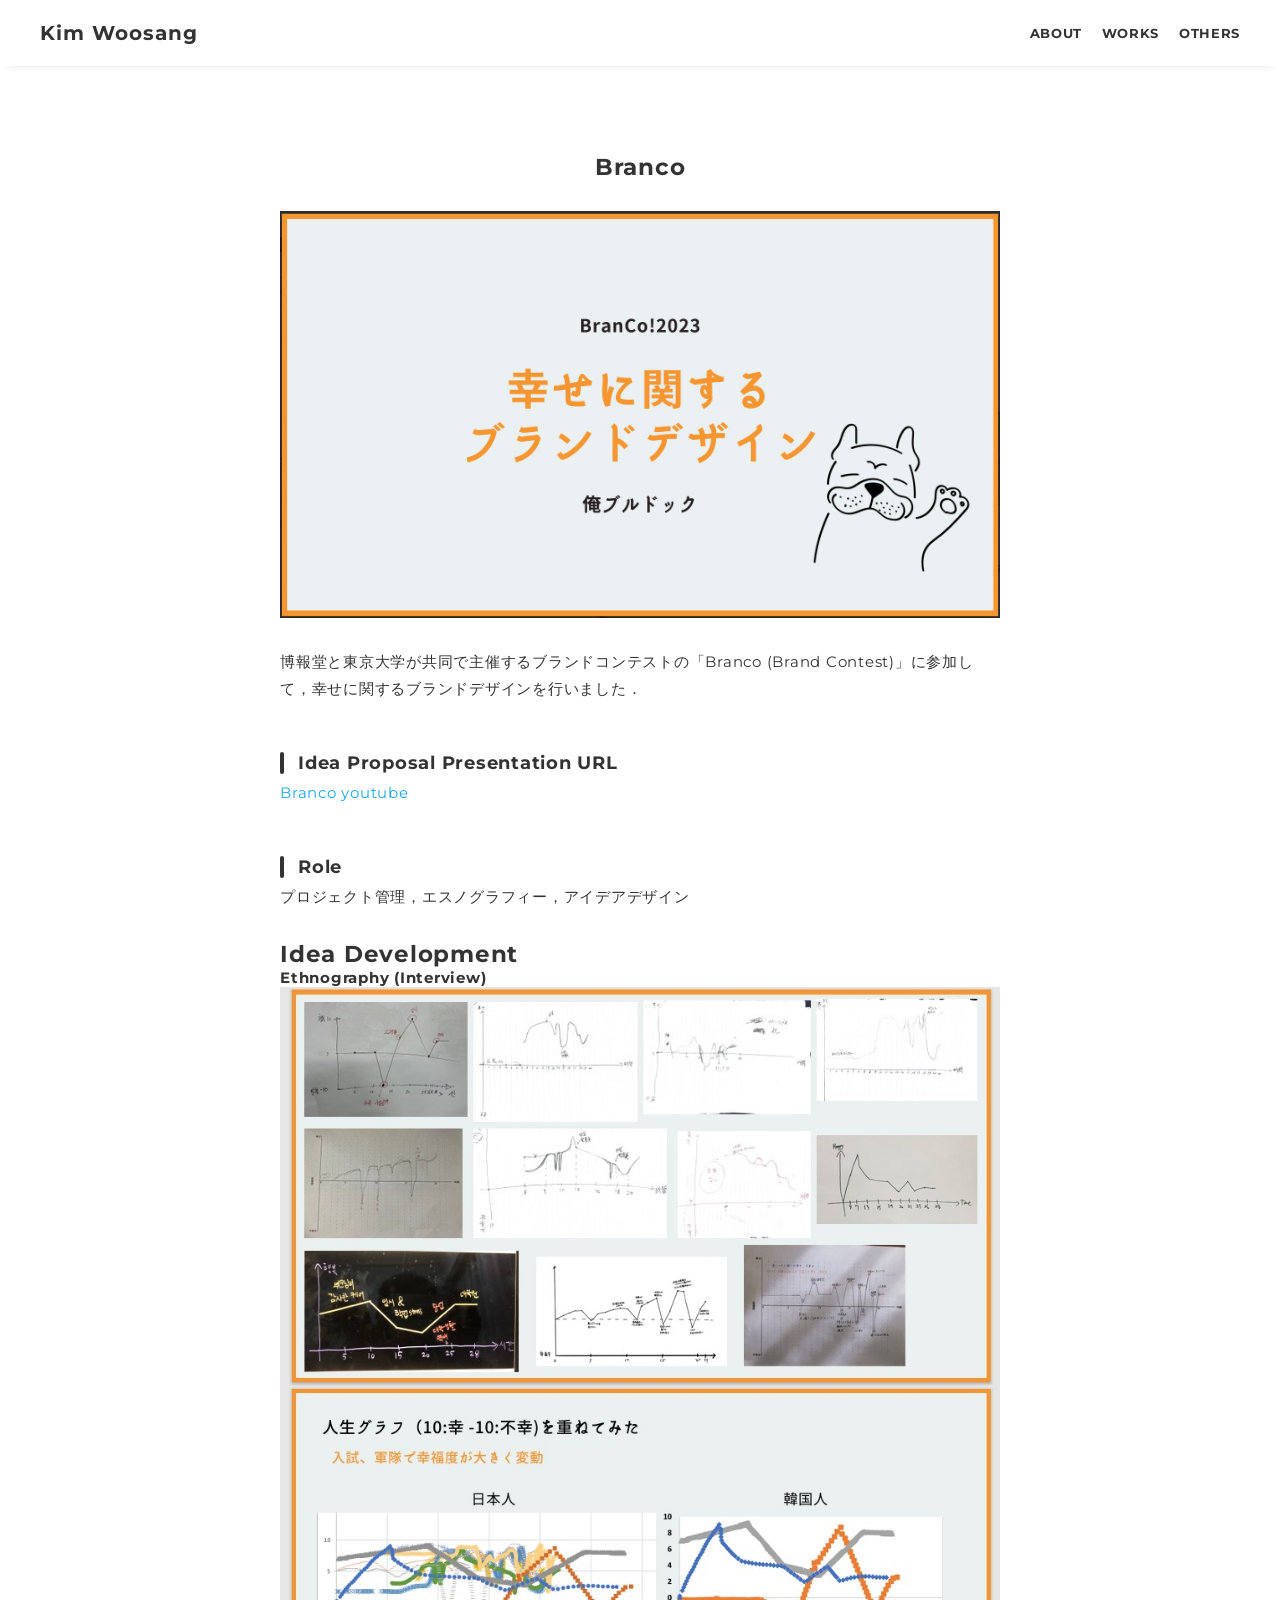
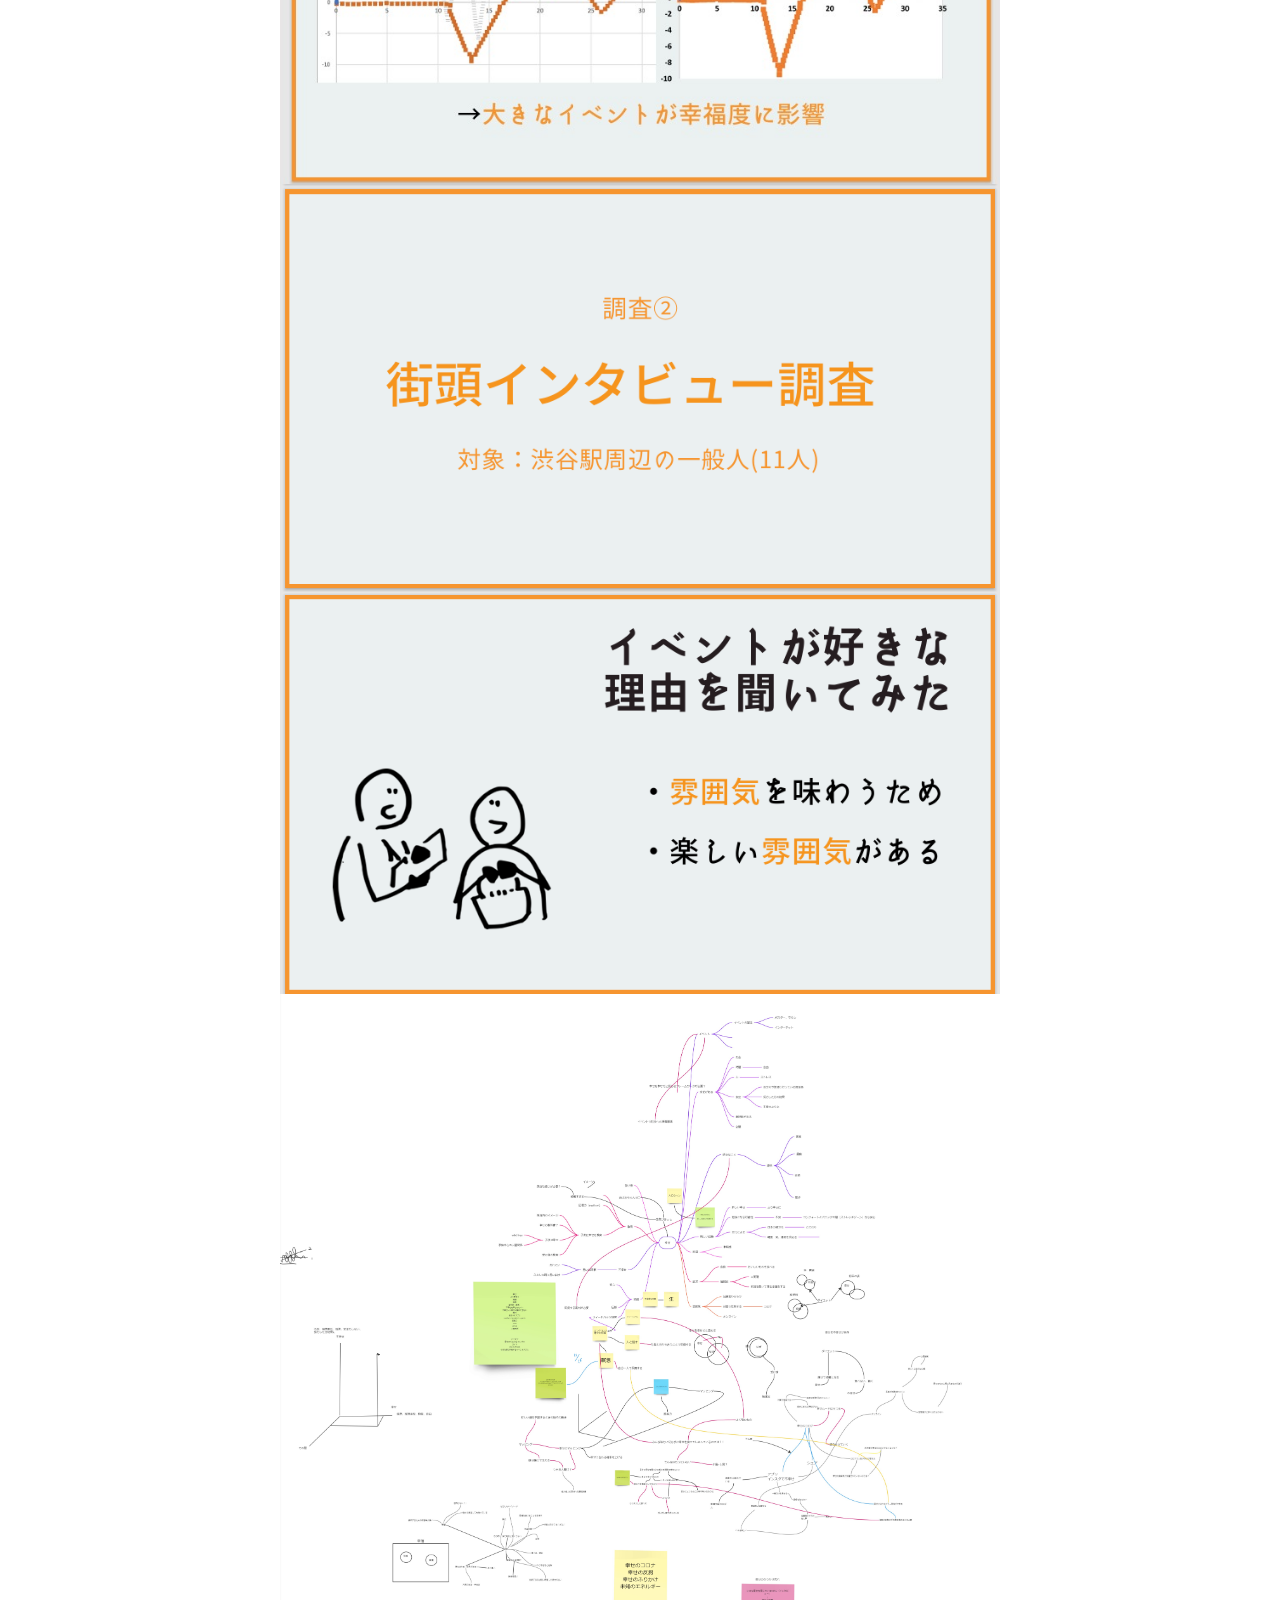
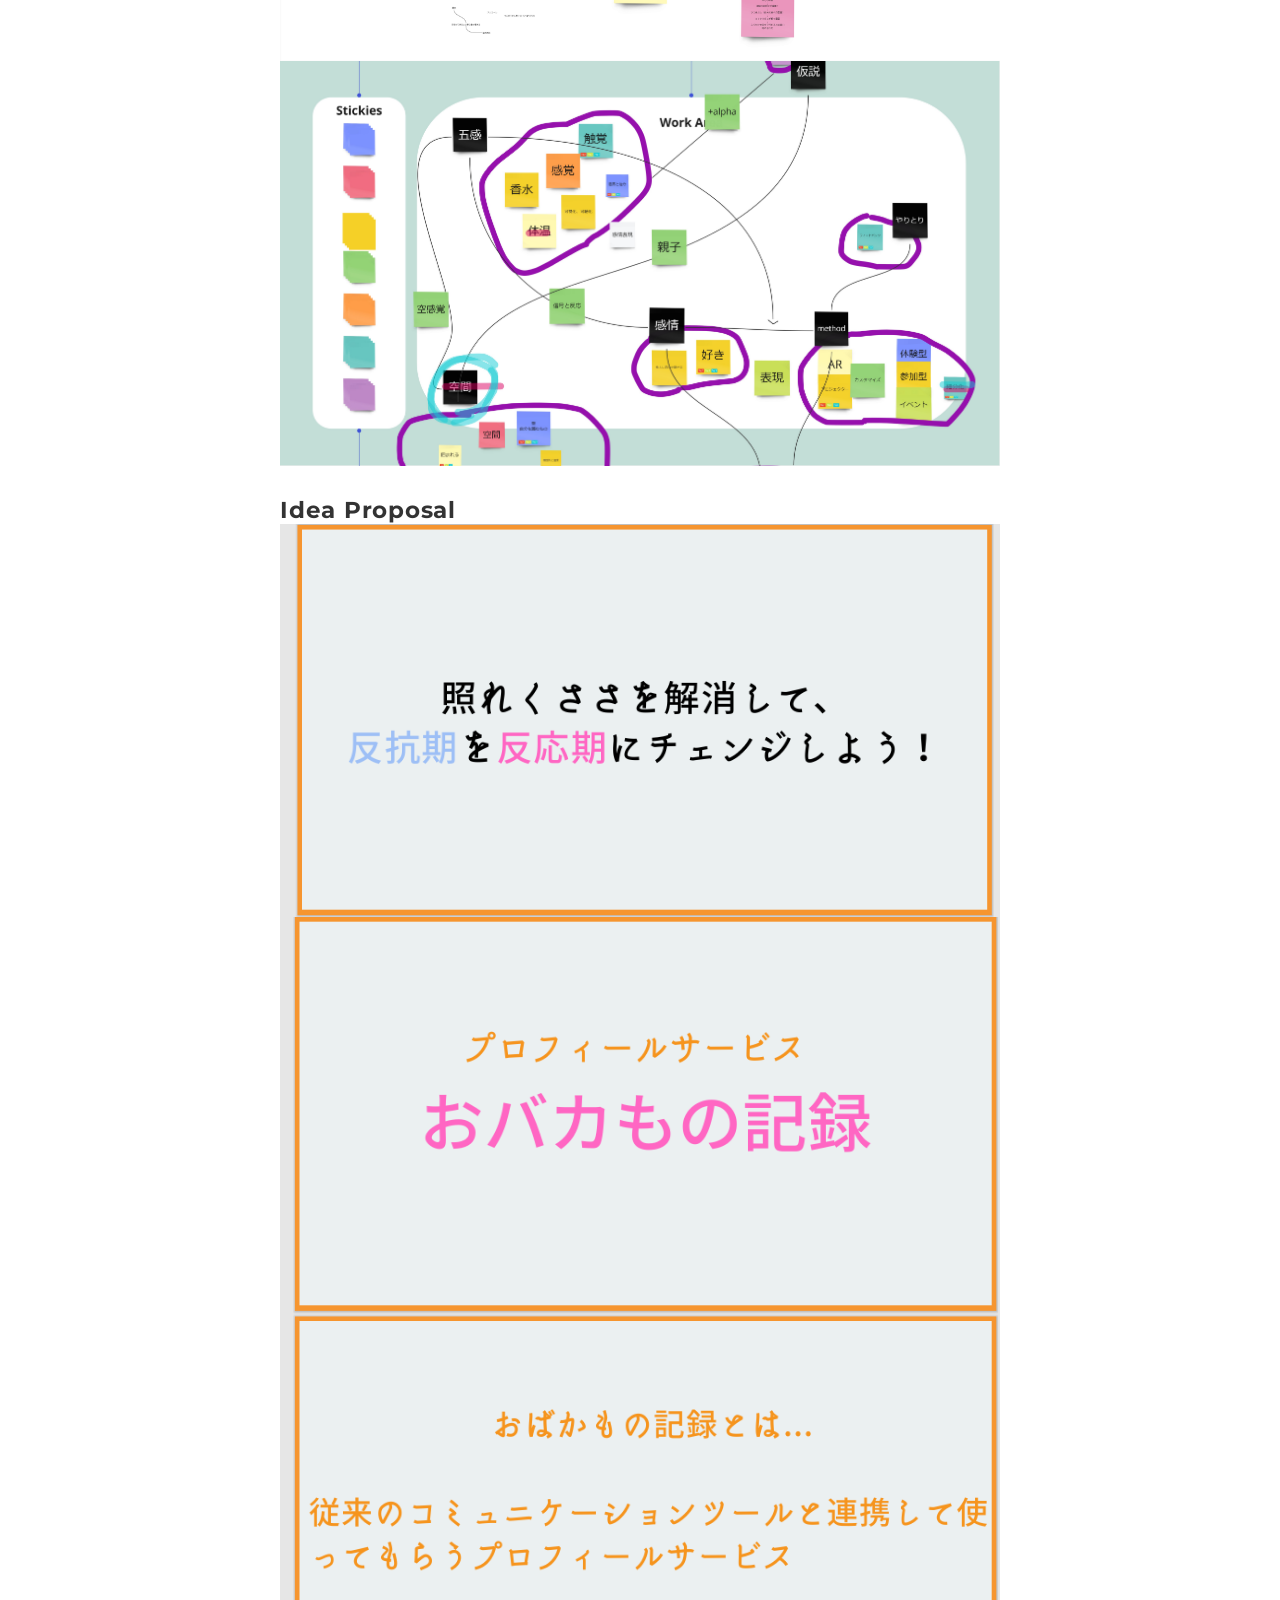
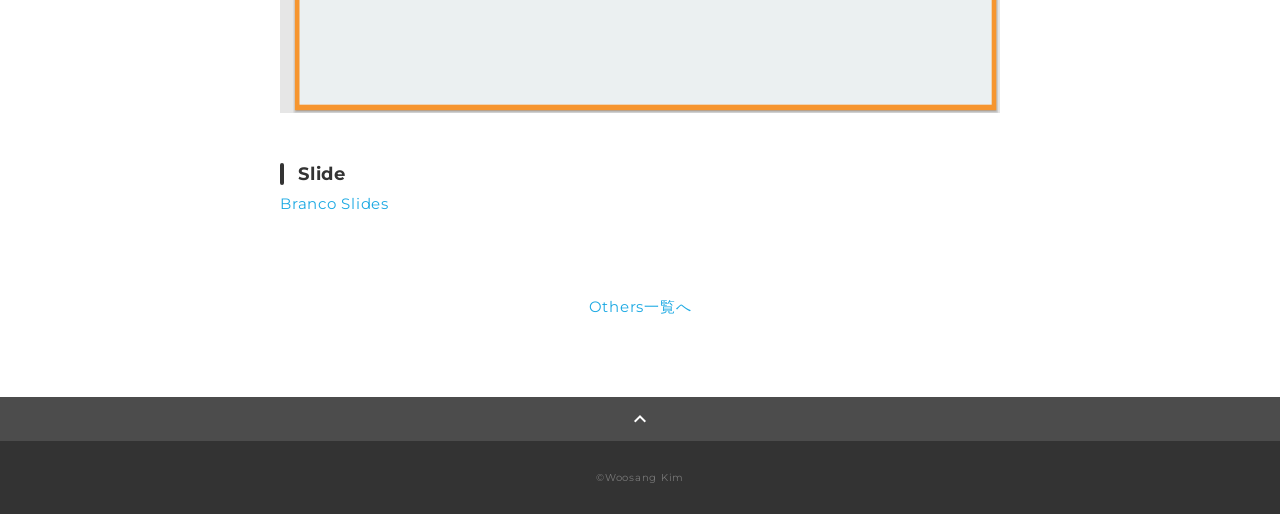
==== commit 4c0b8c03: "#入れる" ====
--- a/branco.html
+++ b/branco.html
@@ -30,9 +30,9 @@
         </h1>
         <nav class="gnav">
           <ul class="gnav-list">
-            <li class="gnav-item"><a href="#about">ABOUT</a></li>
-            <li class="gnav-item"><a href="">WORKS</a></li>
-            <li class="gnav-item"><a href="#others">OTHERS</a></li>
+            <li class="gnav-item"><a href="index.html/#about">ABOUT</a></li>
+            <li class="gnav-item"><a href="index.html/#works">WORKS</a></li>
+            <li class="gnav-item"><a href="index.html/#others">OTHERS</a></li>
           </ul>
         </nav>
       </div>
@@ -43,7 +43,7 @@
 
       <article class="article">
         <div class="article-container">
-          <h2 class="article-title">DesignXYZ様</h2>
+          <h2 class="article-title">Branco</h2>
           <div class="article-body">
             <p>
               <img src="images/branco/brancoimg.png" alt="">
@@ -72,7 +72,7 @@
             <p><a href="https://drive.google.com/file/d/1dvu_OPs9Z5M8t6FO_H52mrPg-ZVDlWr2/view?usp=sharing" target="_blank" rel="noopener">Branco Slides</a></p>
           </div>
           <div class="home-link">
-            <a href="index.html/OTHERS">Others一覧へ</a>
+            <a href="/index.html/">Others一覧へ</a>
           </div>
         </div>
       </article>
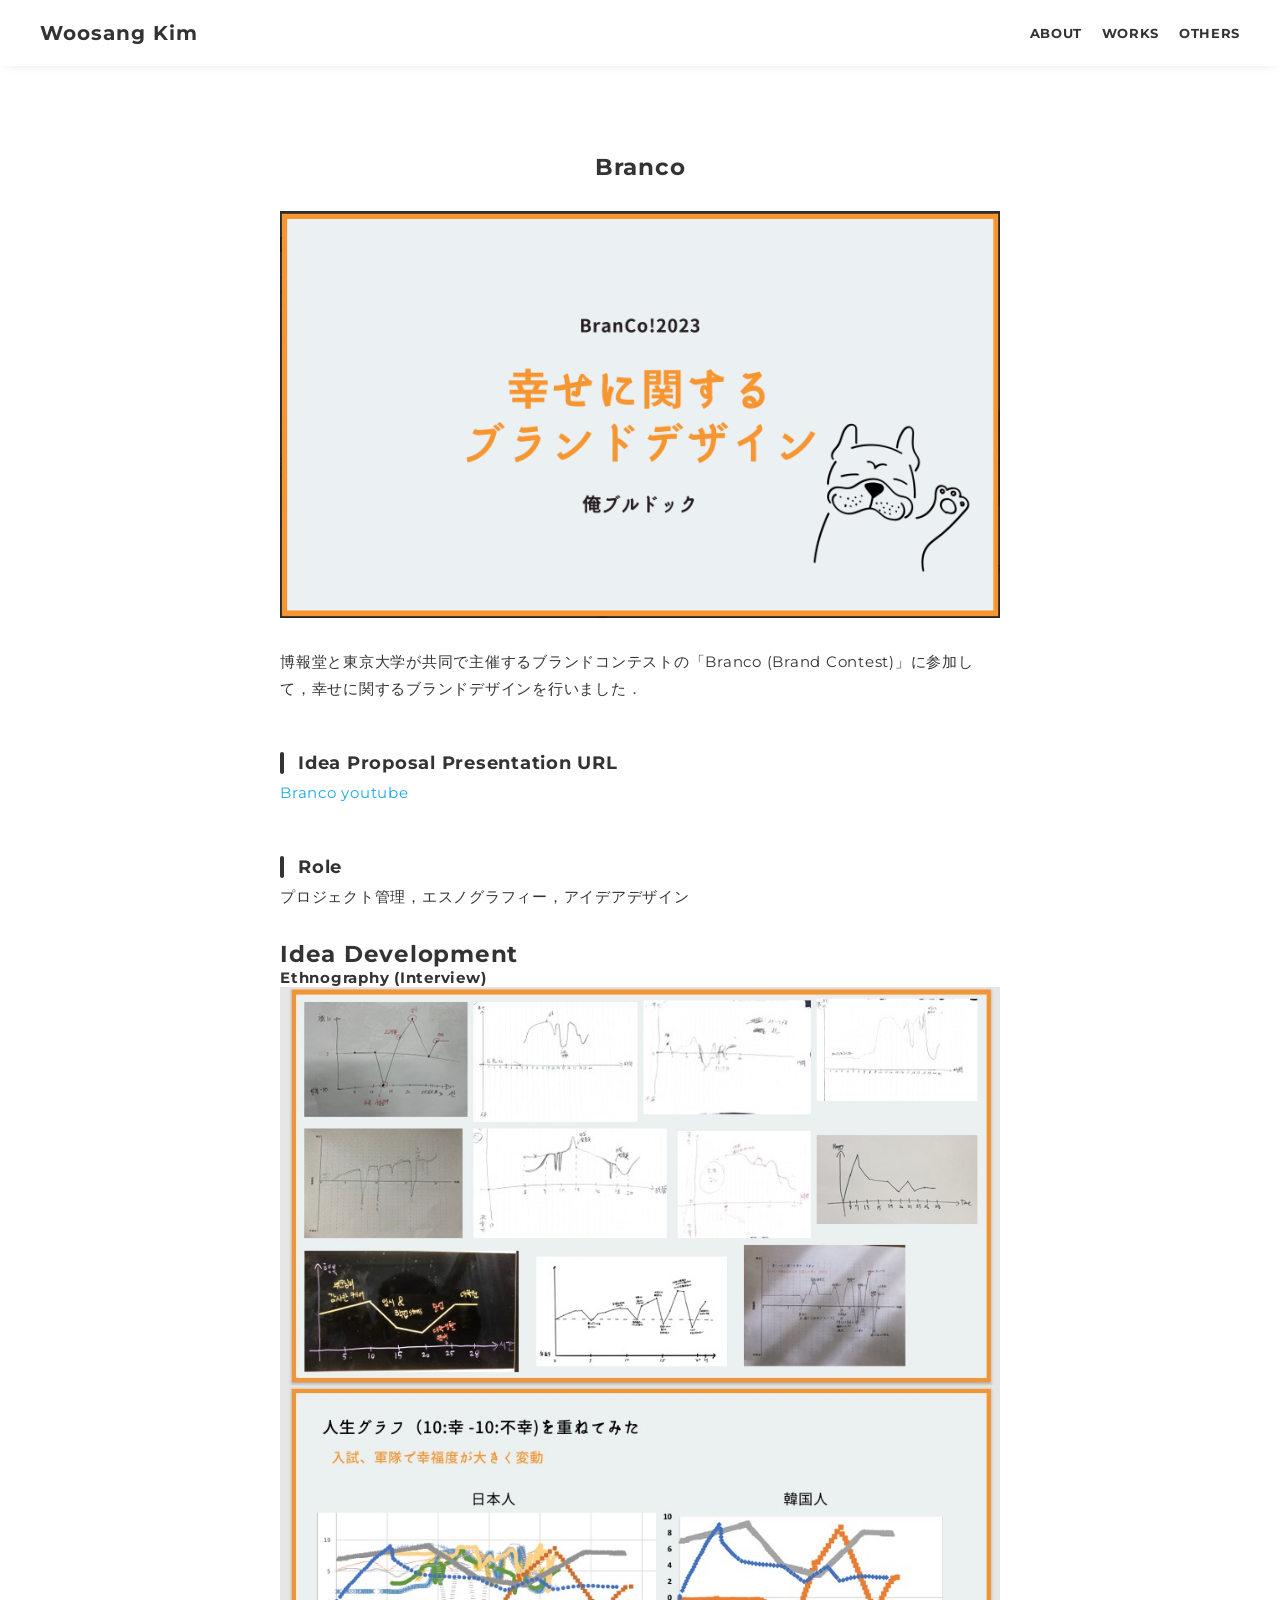
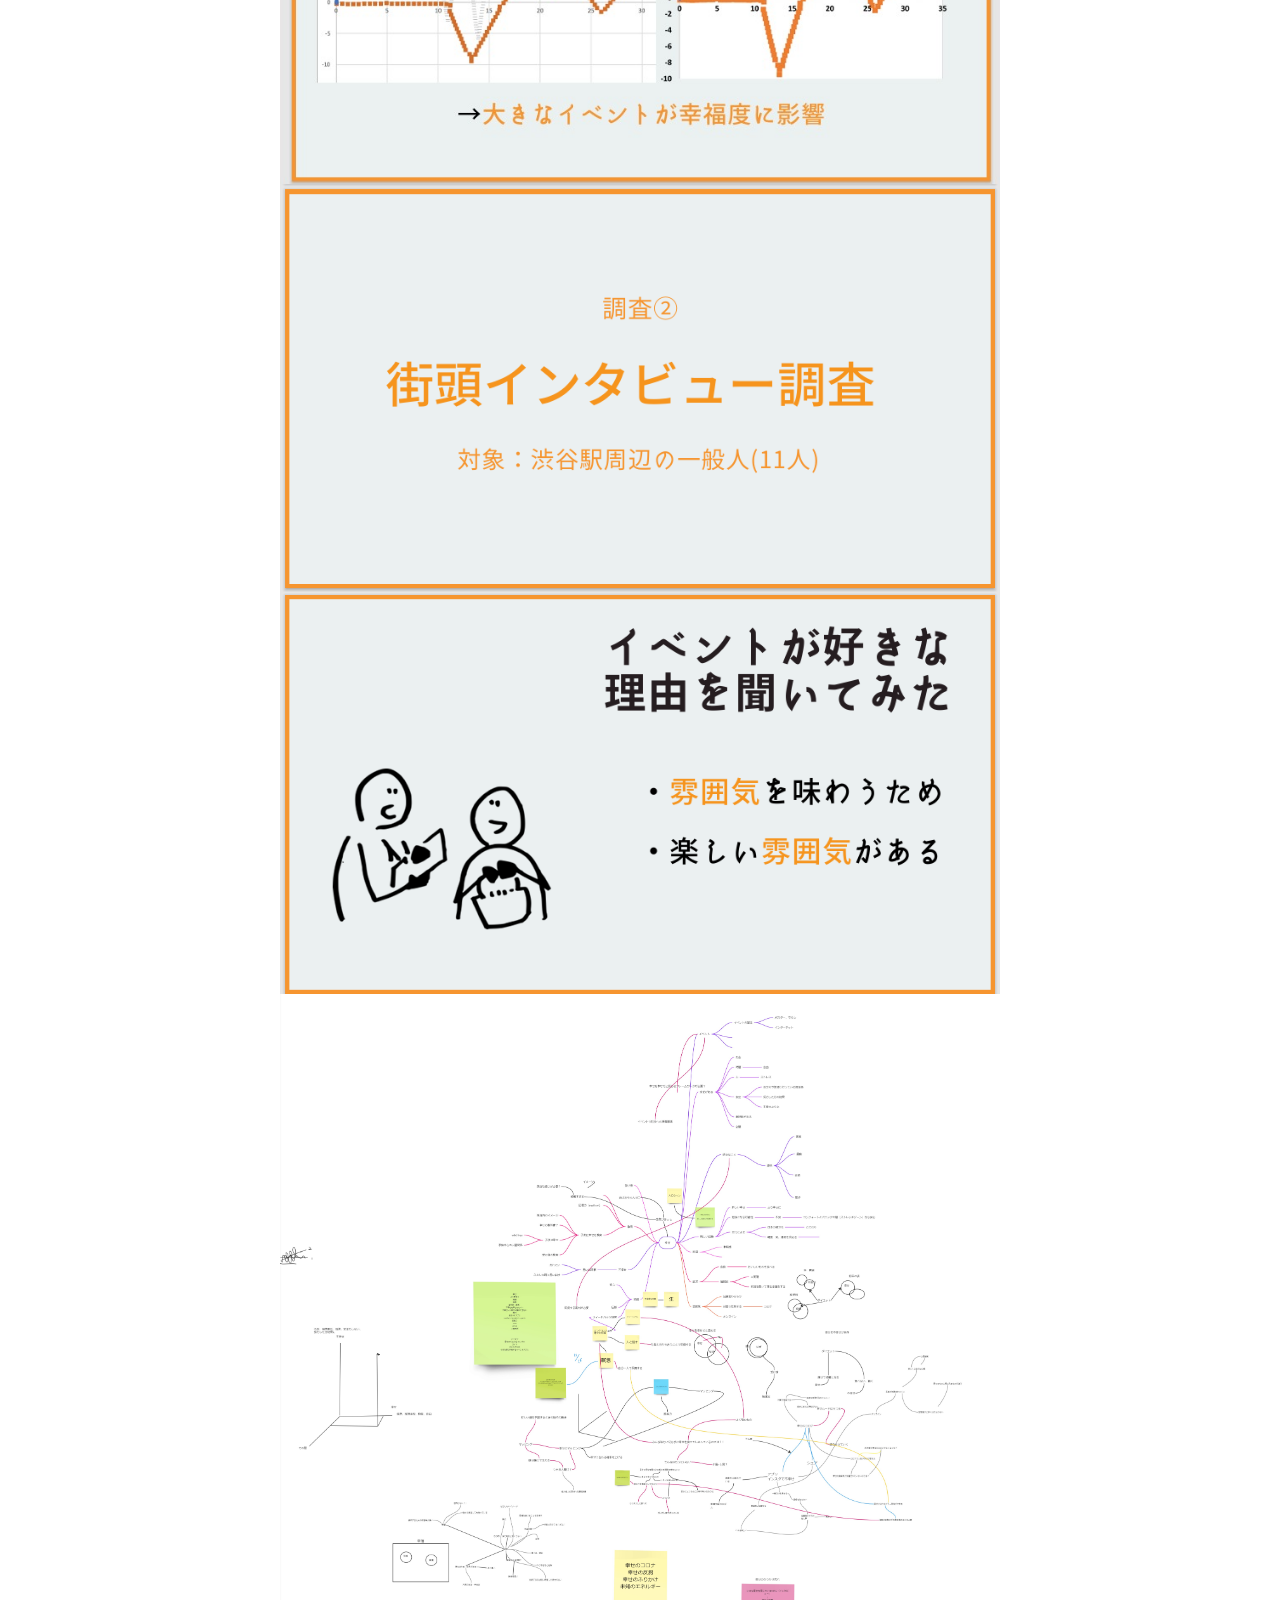
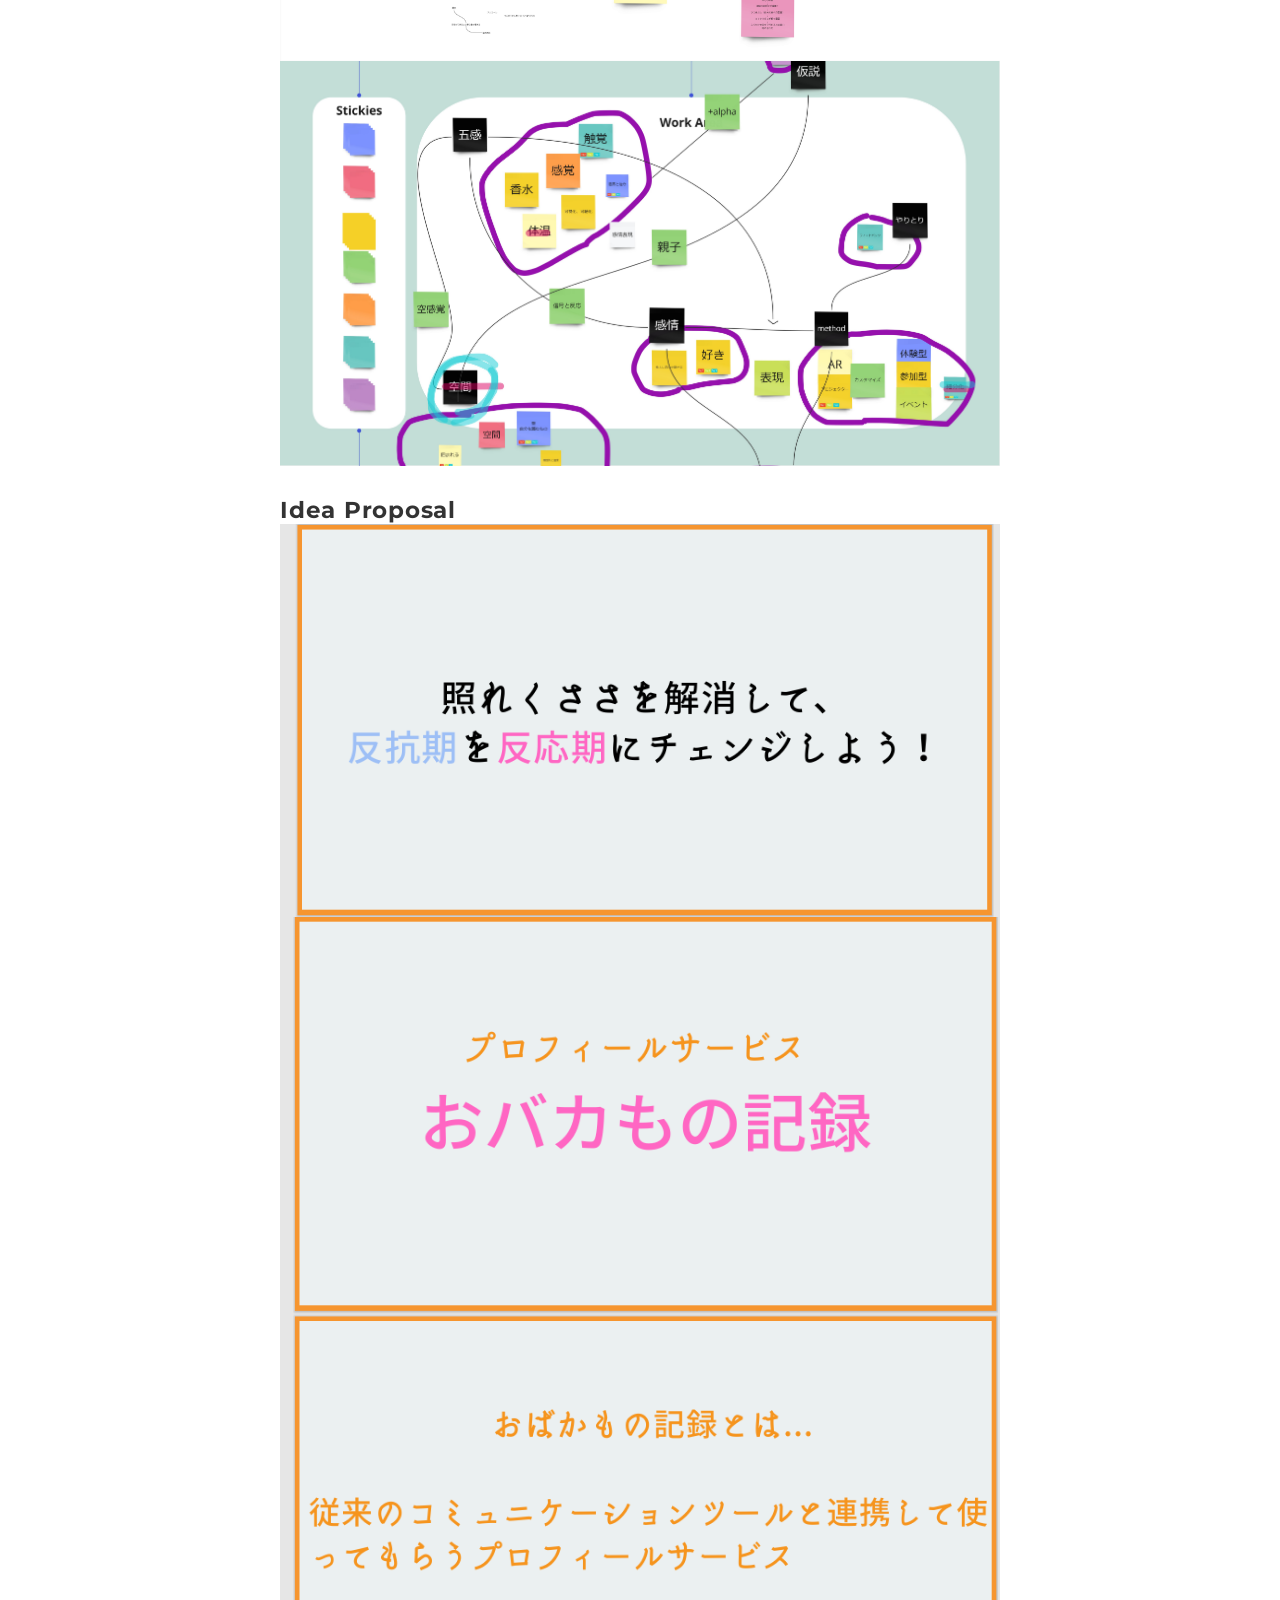
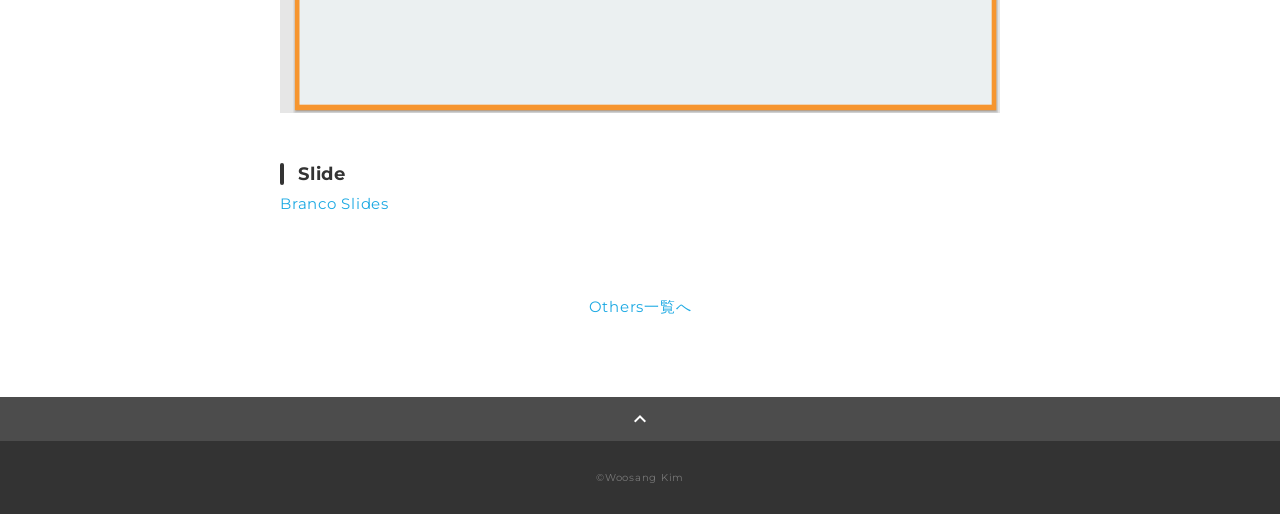
==== commit 59228dee: "woosang kim" ====
--- a/branco.html
+++ b/branco.html
@@ -26,13 +26,13 @@
     <header class="header ">
       <div class="container">
         <h1 class="header-logo">
-          <a href=".">Kim Woosang</a>
+          <a href=".">Woosang Kim</a>
         </h1>
         <nav class="gnav">
           <ul class="gnav-list">
-            <li class="gnav-item"><a href="index.html/#about">ABOUT</a></li>
-            <li class="gnav-item"><a href="index.html/#works">WORKS</a></li>
-            <li class="gnav-item"><a href="index.html/#others">OTHERS</a></li>
+            <li class="gnav-item"><a href="./#about">ABOUT</a></li>
+            <li class="gnav-item"><a href="./#works">WORKS</a></li>
+            <li class="gnav-item"><a href="./#others">OTHERS</a></li>
           </ul>
         </nav>
       </div>
@@ -72,7 +72,7 @@
             <p><a href="https://drive.google.com/file/d/1dvu_OPs9Z5M8t6FO_H52mrPg-ZVDlWr2/view?usp=sharing" target="_blank" rel="noopener">Branco Slides</a></p>
           </div>
           <div class="home-link">
-            <a href="/index.html/">Others一覧へ</a>
+            <a href="./#others">Others一覧へ</a>
           </div>
         </div>
       </article>
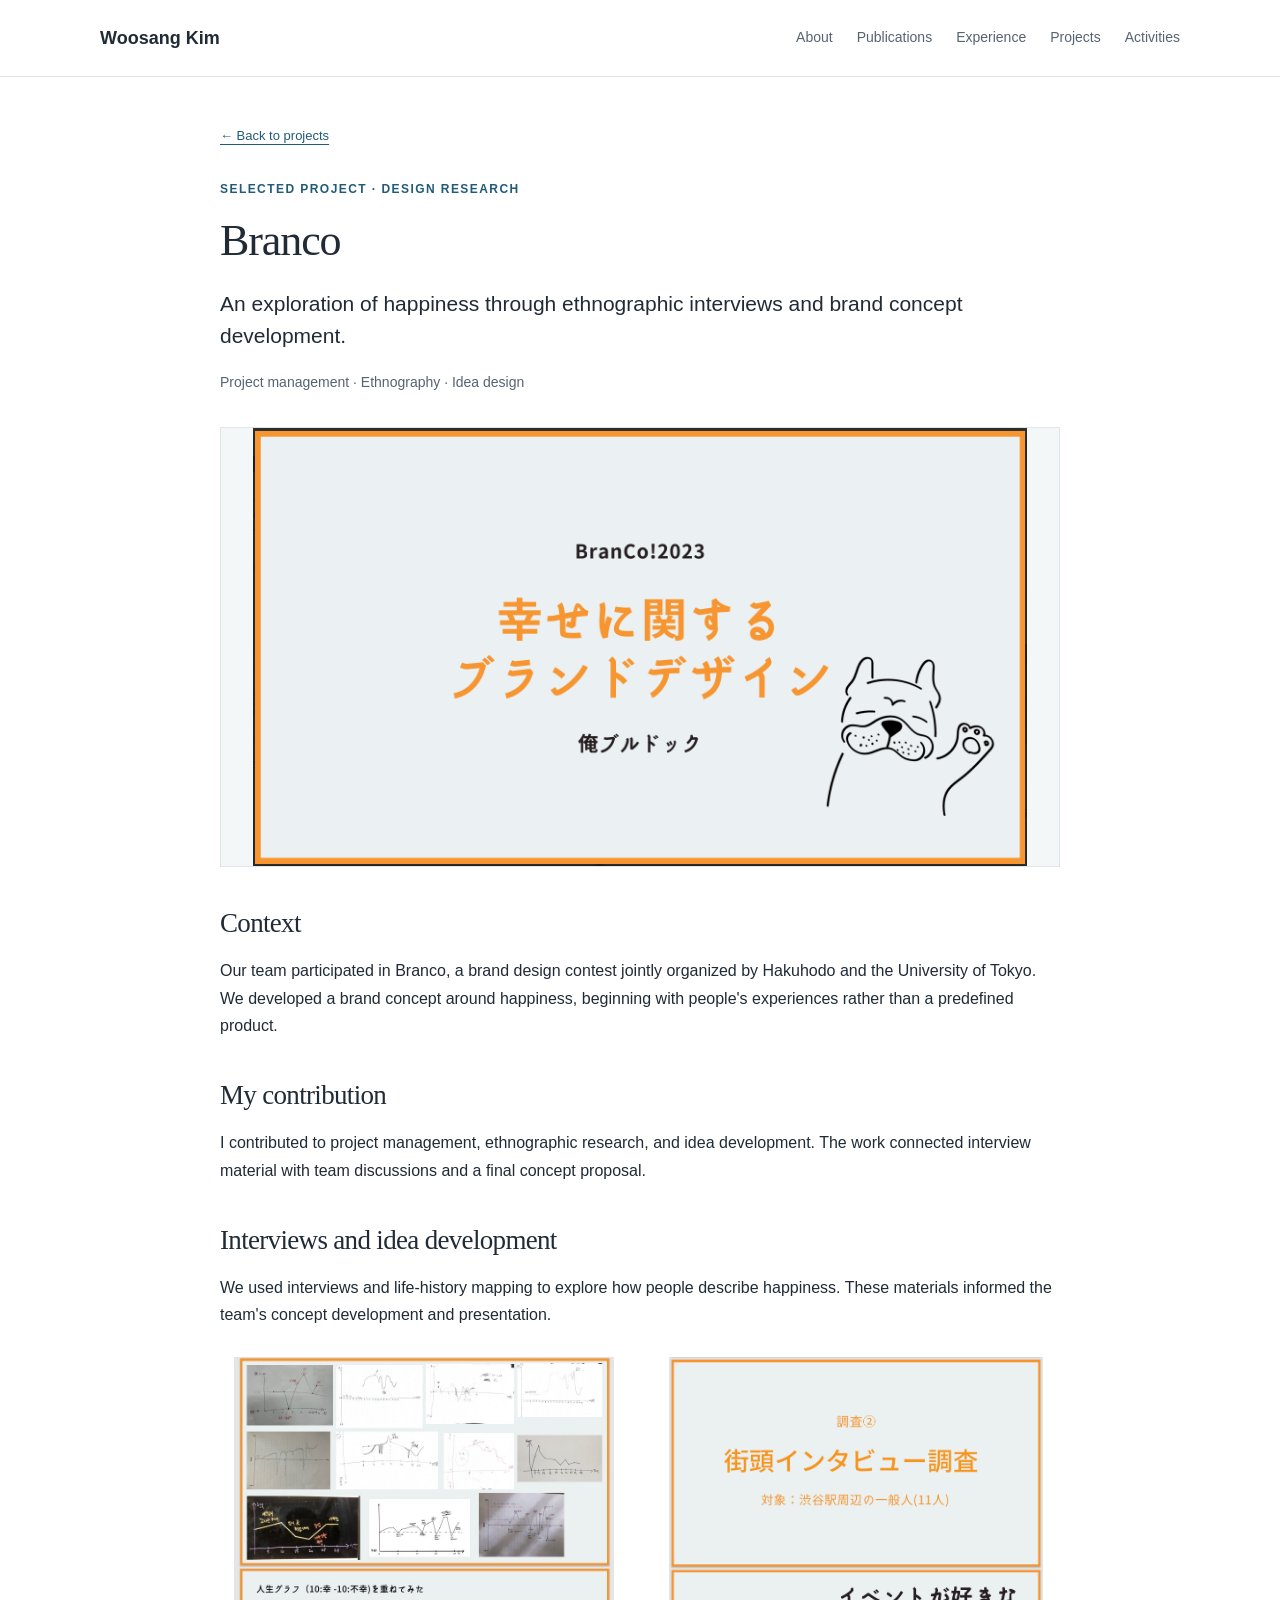
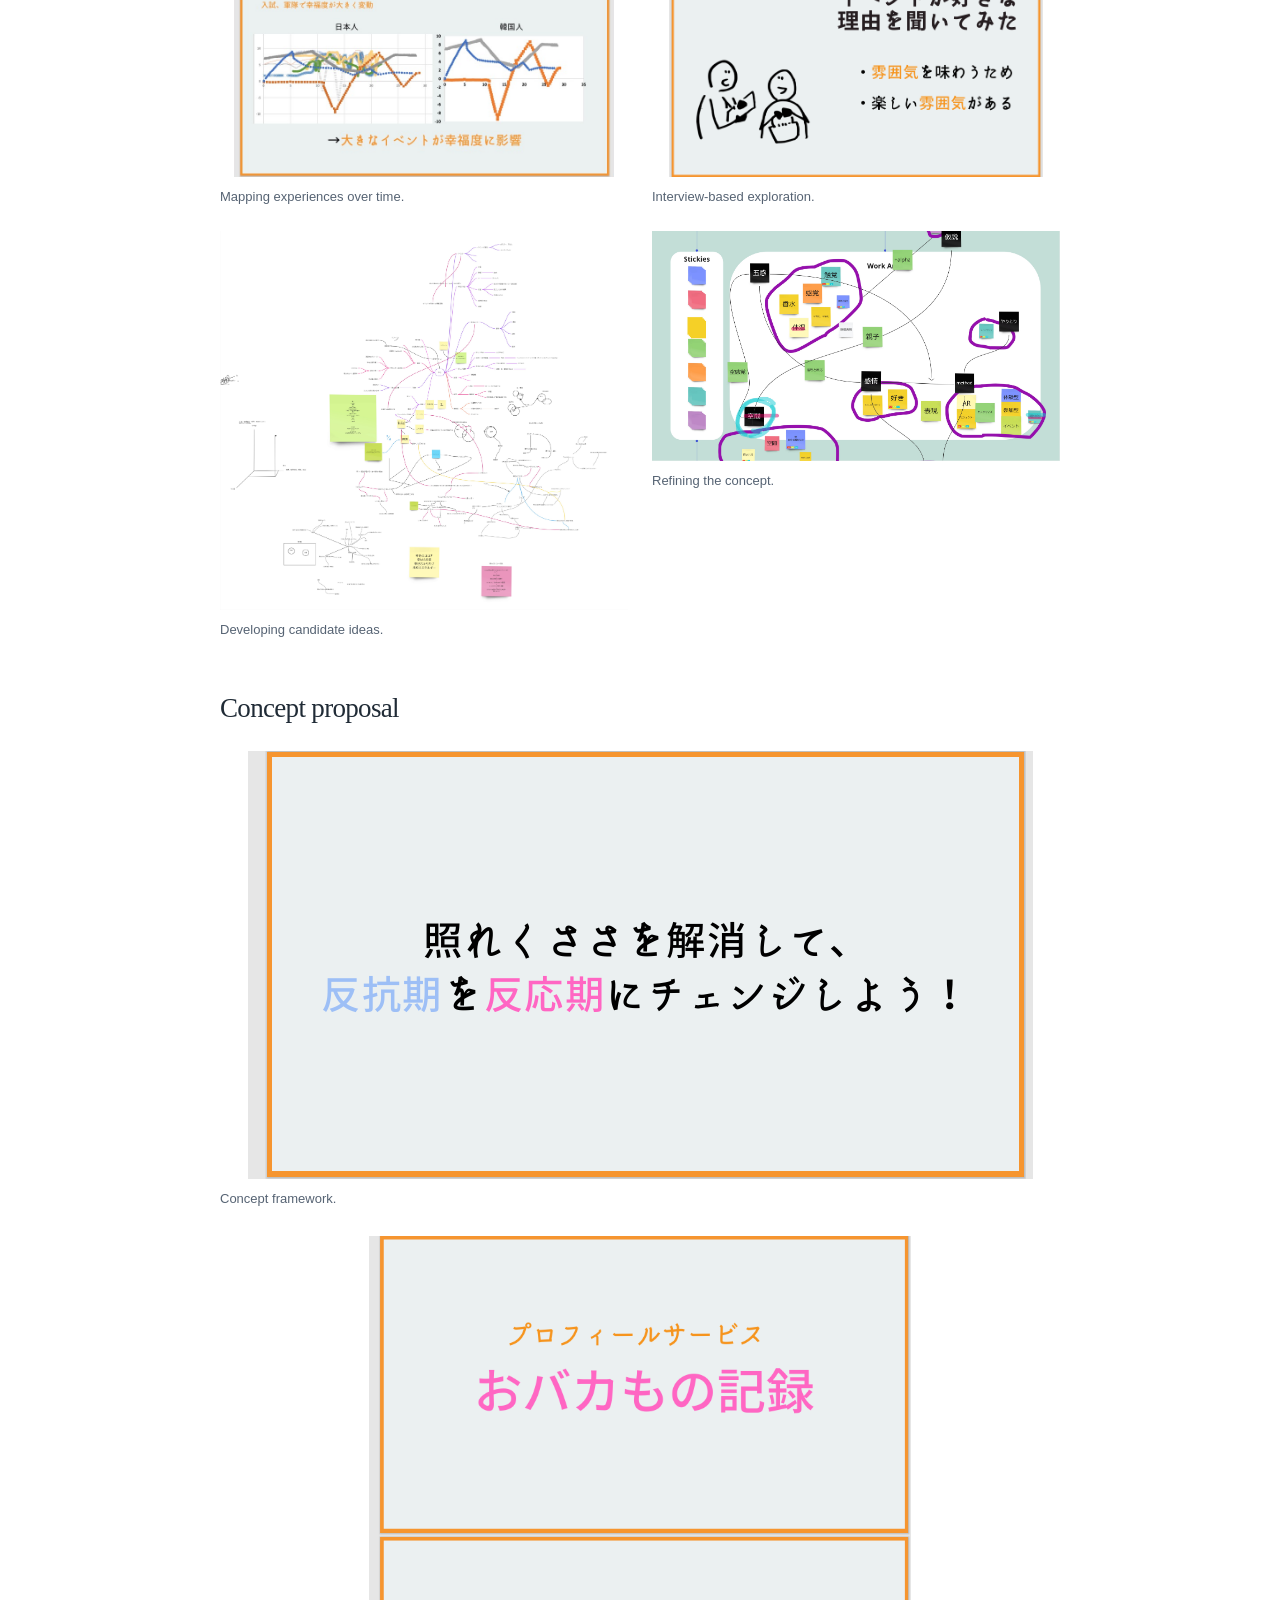
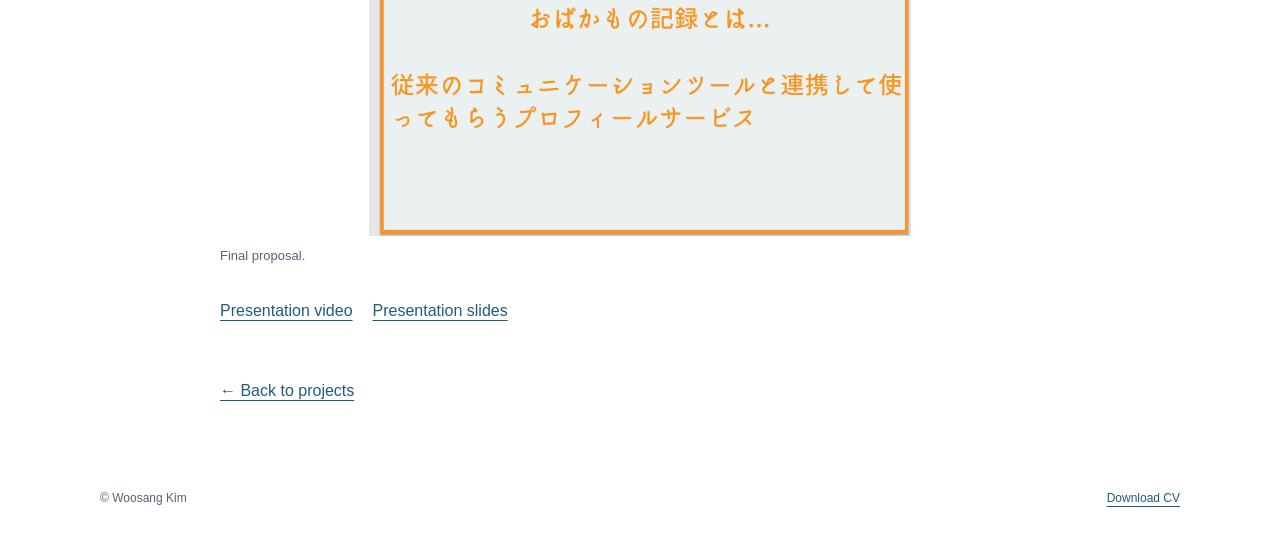
==== commit af01d288: "adding things for new webpage" ====
--- a/branco.html
+++ b/branco.html
@@ -1,95 +1,49 @@
-<!DOCTYPE html>
-<html>
-<head>
-  <meta charset="utf-8">
-  <meta name="viewport" content="width=device-width,initial-scale=1.0,user-scalable=no">
-  <meta property='og:type' content='website'>
-  <meta property='og:title' content='Haptic Engineer Woosang Kim ポートフォリオ'>
-  <meta property='og:url' content='URLが入る'>
-  <meta property='og:description' content='Woosang Kimのポートフォリオサイト'>
-  <meta property="og:image" content="img/ogp.png">
-  <meta name="description" content="Woosang Kimのポートフォリオサイト" />
-  <title>Woosang Kim ポートフォリオ</title>
-  <link rel="preconnect" href="https://fonts.gstatic.com">
-  <link href="https://fonts.googleapis.com/css2?family=Montserrat:wght@400;700&display=swap" rel="stylesheet">
-  <link href="https://fonts.googleapis.com/css?family=Material+Icons+Outlined" rel="stylesheet">
-  <link href="css/ress.css" media="all" rel="stylesheet" type="text/css" />
-  <link href="css/style.css" media="all" rel="stylesheet" type="text/css" />
-  <link rel="shortcut icon" href="img/favicon.ico" />
-  <link rel=”canonical” href=”URLが入る” />
-</head>
-
-<body>
-  <div class="wrapper">
-
-    <!-- header -->
-    <header class="header ">
-      <div class="container">
-        <h1 class="header-logo">
-          <a href=".">Woosang Kim</a>
-        </h1>
-        <nav class="gnav">
-          <ul class="gnav-list">
-            <li class="gnav-item"><a href="./#about">ABOUT</a></li>
-            <li class="gnav-item"><a href="./#works">WORKS</a></li>
-            <li class="gnav-item"><a href="./#others">OTHERS</a></li>
-          </ul>
-        </nav>
-      </div>
-    </header>
-    <!-- /header -->
-
-    <main class="content">
-
-      <article class="article">
-        <div class="article-container">
-          <h2 class="article-title">Branco</h2>
-          <div class="article-body">
-            <p>
-              <img src="images/branco/brancoimg.png" alt="">
-            </p>
-            <p>
-              博報堂と東京大学が共同で主催するブランドコンテストの「Branco (Brand Contest)」に参加して，幸せに関するブランドデザインを行いました．
-            </p>
-            <h3>Idea Proposal Presentation URL</h3>
-            <p><a href=" https://www.youtube.com/watch?v=aiMeQ9l16Bg" target="_blank" rel="noopener">Branco youtube</a></p>
-            <h3>Role</h3>
-            <p>プロジェクト管理，エスノグラフィー，アイデアデザイン</p>
-            <h2>Idea Development</h2>
-            <h4>Ethnography (Interview)</h4>
-              <img src="images/branco/jinseigraph.jpeg" [style.width.%]="40" alt="">　
-              <img src="images/branco/shibuya_interview.png" [style.width.%]="40" alt="">        
-            <p>
-              <img src="images/branco/ideadev1.jpg" [style.width.%]="40"  alt="">
-              <img src="images/branco/ideadev2.jpg" [style.width.%]="40" alt="">
-            </p>
-            <h2>Idea Proposal</h2>
-            <p>
-              <img src="images/branco/concept.png" [style.width.%]="40" alt="">
-              <img src="images/branco/output.png" [style.width.%]="40" alt="">
-            </p>
-            <h3>Slide</h3>
-            <p><a href="https://drive.google.com/file/d/1dvu_OPs9Z5M8t6FO_H52mrPg-ZVDlWr2/view?usp=sharing" target="_blank" rel="noopener">Branco Slides</a></p>
-          </div>
-          <div class="home-link">
-            <a href="./#others">Others一覧へ</a>
-          </div>
-        </div>
-      </article>
-
-      <div class="page-top" id="js-page-top">
-        <span class="material-icons-outlined">expand_less</span>
-      </div>
-    </main>
-
-    <!-- footer -->
-    <footer class="footer">
-      <div class="copyright">&copy;Woosang Kim</div>
-    </footer>
-    <!-- /footer -->
-
-  </div>
-  <script src="https://ajax.googleapis.com/ajax/libs/jquery/3.5.1/jquery.min.js"></script>
-  <script type='text/javascript' src="js/script.js"></script>
-</body>
-</html>
+<!DOCTYPE html>
+<html lang="en">
+<head>
+  <meta charset="utf-8">
+  <meta name="viewport" content="width=device-width, initial-scale=1">
+  <title>Branco | Woosang Kim</title>
+  <meta name="description" content="A brand design project on happiness, using ethnographic interviews, collaborative ideation, and concept development.">
+  <link rel="canonical" href="https://kimwoosang.com/branco.html">
+  <meta property="og:type" content="article">
+  <meta property="og:title" content="Branco | Woosang Kim">
+  <meta property="og:description" content="A brand design project on happiness, using ethnographic interviews, collaborative ideation, and concept development.">
+  <meta property="og:url" content="https://kimwoosang.com/branco.html">
+  <meta property="og:image" content="https://kimwoosang.com/images/branco/brancoimg.png">
+  <meta name="twitter:card" content="summary_large_image">
+  <meta name="twitter:title" content="Branco | Woosang Kim">
+  <meta name="twitter:description" content="A brand design project on happiness, using ethnographic interviews, collaborative ideation, and concept development.">
+  <meta name="twitter:image" content="https://kimwoosang.com/images/branco/brancoimg.png">
+  <link rel="icon" href="img/favicon.ico">
+  <link rel="stylesheet" href="css/academic.css">
+</head>
+<body>
+  <a class="skip-link" href="#main">Skip to content</a>
+  <header class="site-header"><div class="container header-inner"><a class="site-name" href="./">Woosang Kim</a><nav aria-label="Main navigation"><a href="./#about">About</a><a href="./#publications">Publications</a><a href="./#experience">Experience</a><a href="./#projects">Projects</a><a href="./#activities">Activities</a></nav></div></header>
+  <main id="main" class="container article">
+    <p class="breadcrumb"><a href="./#projects">← Back to projects</a></p>
+    <article>
+      <p class="eyebrow">Selected project · Design research</p>
+      <h1>Branco</h1>
+
+<p class="intro">An exploration of happiness through ethnographic interviews and brand concept development.</p>
+<p class="role">Project management · Ethnography · Idea design</p>
+<img class="hero-image" src="images/branco/brancoimg.png" alt="Branco brand concept presentation">
+<h2>Context</h2>
+<p>Our team participated in Branco, a brand design contest jointly organized by Hakuhodo and the University of Tokyo. We developed a brand concept around happiness, beginning with people's experiences rather than a predefined product.</p>
+<h2>My contribution</h2>
+<p>I contributed to project management, ethnographic research, and idea development. The work connected interview material with team discussions and a final concept proposal.</p>
+<h2>Interviews and idea development</h2>
+<p>We used interviews and life-history mapping to explore how people describe happiness. These materials informed the team's concept development and presentation.</p>
+<div class="image-pair"><figure><img src="images/branco/jinseigraph.jpeg" alt="Life-history mapping used in the design research" loading="lazy"><figcaption>Mapping experiences over time.</figcaption></figure><figure><img src="images/branco/shibuya_interview.png" alt="Interview material from the Branco project" loading="lazy"><figcaption>Interview-based exploration.</figcaption></figure></div><div class="image-pair"><figure><img src="images/branco/ideadev1.jpg" alt="Initial team ideation notes" loading="lazy"><figcaption>Developing candidate ideas.</figcaption></figure><figure><img src="images/branco/ideadev2.jpg" alt="Further concept development notes" loading="lazy"><figcaption>Refining the concept.</figcaption></figure></div>
+<h2>Concept proposal</h2>
+<figure><img src="images/branco/concept.png" alt="Branco concept framework" loading="lazy"><figcaption>Concept framework.</figcaption></figure><figure><img src="images/branco/output.png" alt="Final Branco design proposal" loading="lazy"><figcaption>Final proposal.</figcaption></figure>
+<p class="resource-links"><a href="https://www.youtube.com/watch?v=aiMeQ9l16Bg">Presentation video</a><a href="https://drive.google.com/file/d/1dvu_OPs9Z5M8t6FO_H52mrPg-ZVDlWr2/view">Presentation slides</a></p>
+
+    </article>
+    <a class="back-link" href="./#projects">← Back to projects</a>
+  </main>
+  <footer class="site-footer container"><span>© Woosang Kim</span><a href="CV_Woosang_Kim.pdf" download>Download CV</a></footer>
+</body>
+</html>
--- a/css/academic.css
+++ b/css/academic.css
@@ -0,0 +1,121 @@
+:root { color-scheme: light; --ink: #202b36; --muted: #566373; --accent: #225b79; --line: #dfe5e9; --soft: #f4f7f8; }
+* { box-sizing: border-box; }
+html { scroll-behavior: smooth; scroll-padding-top: 100px; }
+body { margin: 0; background: #fff; color: var(--ink); font: 16px/1.7 -apple-system, BlinkMacSystemFont, "Segoe UI", Arial, sans-serif; }
+a { color: var(--accent); text-underline-offset: 4px; }
+a:hover { text-decoration-thickness: 2px; }
+a:focus-visible { outline: 3px solid #4582a4; outline-offset: 5px; border-radius: 2px; }
+img { display: block; max-width: 100%; height: auto; }
+p { margin: 0 0 16px; }
+h1, h2 { font-family: Georgia, "Times New Roman", serif; font-weight: 500; line-height: 1.2; letter-spacing: -.025em; }
+h1 { font-size: clamp(38px, 5vw, 54px); margin: 0 0 20px; }
+h2 { font-size: 31px; margin: 0 0 30px; }
+h3 { font-size: 18px; line-height: 1.45; margin: 0 0 10px; }
+.container { width: min(1080px, calc(100% - 64px)); margin-inline: auto; }
+.site-header { position: sticky; top: 0; z-index: 10; background: #fffffffa; border-bottom: 1px solid var(--line); }
+.header-inner { display: flex; justify-content: space-between; align-items: center; gap: 24px; min-height: 76px; }
+.site-name { font-size: 18px; font-weight: 650; color: var(--ink); text-decoration: none; white-space: nowrap; }
+nav { display: flex; flex-wrap: wrap; gap: 8px 24px; }
+nav a { color: var(--muted); font-size: 14px; text-decoration: none; padding-block: 9px; }
+nav a:hover { color: var(--accent); text-decoration: underline; }
+.skip-link { position: fixed; top: -100px; left: 16px; z-index: 20; padding: 12px 18px; background: #fff; }
+.skip-link:focus { top: 12px; }
+.section { position: relative; padding: 56px 0; border-bottom: 1px solid var(--line); }
+.about { display: grid; grid-template-columns: 1fr 220px; gap: 56px; align-items: start; padding-top: 64px; }
+.eyebrow { color: var(--accent); font-size: 12px; font-weight: 650; letter-spacing: .12em; text-transform: uppercase; margin-bottom: 16px; }
+.intro { font-size: 21px; line-height: 1.5; margin-bottom: 20px; }
+.portrait { width: 220px; height: 240px; object-fit: cover; object-position: center; border-radius: 3px; margin-top: 8px; }
+.contact-links { display: flex; flex-wrap: wrap; align-items: center; gap: 16px 24px; margin-top: 26px; font-size: 14px; }
+.email { overflow-wrap: anywhere; }
+.button { display: inline-flex; align-items: center; gap: 14px; padding: 10px 16px; border: 1px solid var(--accent); border-radius: 3px; text-decoration: none; font-weight: 600; }
+.button:hover { background: var(--soft); }
+.file-type { font-size: 10px; font-weight: 500; letter-spacing: .08em; }
+.subheading { font-size: 12px; color: var(--muted); text-transform: uppercase; letter-spacing: .1em; margin: 30px 0 16px; }
+.publication { margin-bottom: 26px; max-width: 920px; }
+.publication p { margin-bottom: 5px; }
+.publication-title { font-size: 18px; line-height: 1.5; font-weight: 600; }
+.publication strong { font-weight: 600; }
+.publication p:not(.publication-title) { font-size: 14px; }
+.venue, .date, .role, .project-meta { color: var(--muted); }
+.resource-links { display: flex; flex-wrap: wrap; gap: 20px; padding-top: 5px; }
+.submitted { border-left: 3px solid #a7b8c2; padding-left: 18px; }
+.status { display: inline-block; margin-left: 8px; padding: 0 7px; background: var(--soft); color: var(--muted); font-size: 11px; border-radius: 3px; }
+.compact .publication-title { font-size: 16px; }
+.compact:last-child { margin-bottom: 0; }
+.experience-item { margin-bottom: 30px; max-width: 920px; }
+.entry-heading { display: flex; align-items: baseline; justify-content: space-between; gap: 12px 24px; }
+.entry-heading h3 { margin-bottom: 4px; }
+.date { font-size: 13px; white-space: nowrap; margin-bottom: 4px; }
+.role { font-size: 14px; margin-bottom: 10px; }
+.experience-item > a { font-size: 14px; }
+.industry-heading { padding-top: 12px; }
+.last-entry { margin-bottom: 0; }
+.project-grid { display: grid; grid-template-columns: repeat(3, minmax(0, 1fr)); gap: 28px; }
+.project-card { text-decoration: none; color: var(--ink); }
+.project-card img { width: 100%; aspect-ratio: 1.6; object-fit: contain; background: var(--soft); margin-bottom: 20px; border: 1px solid var(--line); }
+.project-card h3 { font-size: 20px; margin-bottom: 5px; }
+.project-card p { font-size: 14px; margin-bottom: 10px; }
+.project-card .project-meta { font-size: 12px; }
+.project-link { color: var(--accent); font-size: 14px; }
+.project-card:hover h3, .project-card:hover .project-link { text-decoration: underline; text-underline-offset: 4px; }
+.activity-grid { display: grid; grid-template-columns: 1.2fr 1fr; gap: 64px; font-size: 14px; }
+.activity-grid h3 { font-size: 16px; }
+.plain-list { list-style: none; padding: 0; margin: 0; }
+.plain-list li { margin-bottom: 16px; }
+.site-footer { display: flex; justify-content: space-between; gap: 20px; padding-block: 28px; color: var(--muted); font-size: 12px; }
+.anchor-alias { position: absolute; top: 0; scroll-margin-top: 100px; }
+.article { max-width: 840px; padding-top: 48px; padding-bottom: 56px; }
+.breadcrumb { font-size: 13px; margin-bottom: 32px; }
+.article h1 { font-size: clamp(32px, 4vw, 44px); max-width: 800px; }
+.article h2 { font-size: 27px; margin: 40px 0 18px; }
+.article h3 { margin-top: 26px; }
+.article .hero-image { width: 100%; max-height: 440px; object-fit: contain; background: var(--soft); margin: 32px 0; border: 1px solid var(--line); }
+.article ul { padding-left: 22px; }
+.article li { margin-bottom: 8px; }
+.article figure { margin: 26px 0; }
+.article figure img { max-height: 600px; margin: auto; object-fit: contain; }
+figcaption { color: var(--muted); font-size: 13px; line-height: 1.6; margin-top: 10px; }
+.image-pair { display: grid; grid-template-columns: 1fr 1fr; gap: 24px; align-items: start; }
+.article .image-pair figure { margin: 12px 0; }
+.article .image-pair img { width: 100%; max-height: 420px; object-fit: contain; }
+.research-note { padding: 18px 22px; background: var(--soft); border-left: 3px solid #a7b8c2; }
+.research-note p:last-child { margin-bottom: 0; }
+.back-link { display: inline-block; margin-top: 36px; }
+@media (max-width: 800px) {
+  .header-inner { align-items: flex-start; flex-direction: column; padding-block: 14px 8px; gap: 4px; }
+  nav { gap: 4px 20px; }
+  .about { grid-template-columns: 1fr 160px; gap: 30px; }
+  .portrait { width: 160px; height: 180px; }
+  .project-grid { gap: 20px; }
+  .activity-grid { gap: 32px; }
+  html { scroll-padding-top: 130px; }
+}
+@media (max-width: 560px) {
+  .container { width: calc(100% - 40px); }
+  .site-header { position: static; }
+  .header-inner { padding-block: 16px 10px; }
+  nav { gap: 0 17px; }
+  nav a { font-size: 12px; padding-block: 8px; }
+  .section { padding-block: 38px; }
+  .about { display: flex; flex-direction: column-reverse; gap: 24px; }
+  .portrait { width: 104px; height: 112px; margin-top: 0; }
+  .intro { font-size: 19px; }
+  h2 { font-size: 28px; margin-bottom: 24px; }
+  .contact-links { gap: 16px; }
+  .entry-heading { display: block; }
+  .date { margin-bottom: 7px; }
+  .project-grid, .activity-grid, .image-pair { grid-template-columns: 1fr; gap: 32px; }
+  .project-card img { aspect-ratio: 1.8; }
+  .publication-title { font-size: 17px; }
+  .status { margin-left: 0; }
+  .article { padding-top: 28px; }
+  .anchor-alias { scroll-margin-top: 20px; }
+  html { scroll-padding-top: 20px; }
+}
+@media (prefers-reduced-motion: reduce) { html { scroll-behavior: auto; } }
+@media print {
+  .site-header, .site-footer, .skip-link { display: none; }
+  .container { width: 100%; }
+  .section { padding-block: 20px; }
+  .publication, .experience-item, .project-card { break-inside: avoid; }
+}
